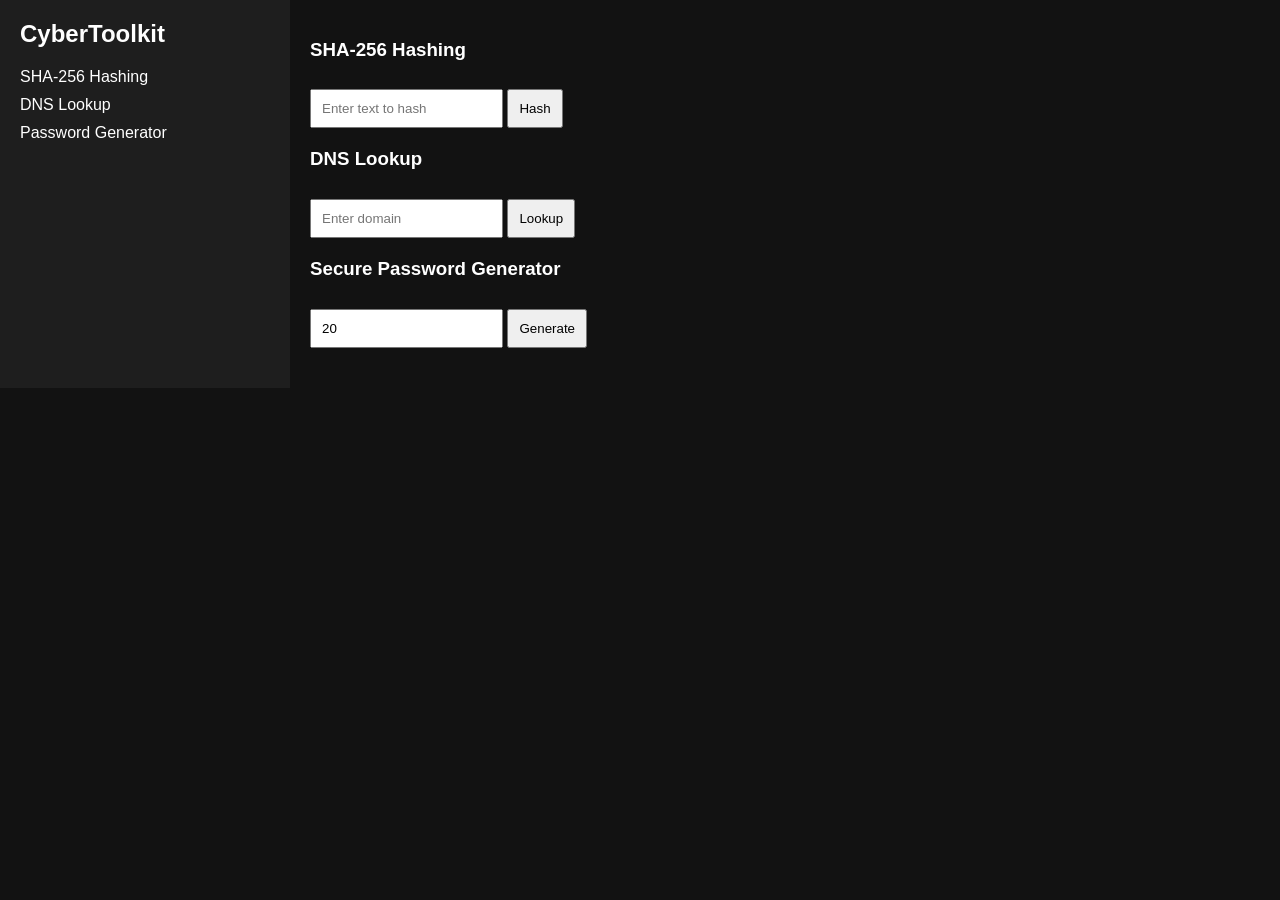
==== templates/index.html @ d5297964 "feat: initial CyberToolkit web dashboard" ====
<!DOCTYPE html>
<html lang="en">
<head>
    <meta charset="UTF-8">
    <meta name="viewport" content="width=device-width, initial-scale=1.0">
    <title>CyberToolkit Dashboard</title>
    <link rel="stylesheet" href="/static/style.css">
</head>
<body>
    <div class="container">
        <div class="sidebar">
            <h2>CyberToolkit</h2>
            <ul>
                <li><a href="#sha256">SHA-256 Hashing</a></li>
                <li><a href="#dns">DNS Lookup</a></li>
                <li><a href="#password">Password Generator</a></li>
            </ul>
        </div>
        <div class="main-content">
            <section id="sha256">
                <h3>SHA-256 Hashing</h3>
                <input type="text" id="sha256-input" placeholder="Enter text to hash">
                <button onclick="hashText()">Hash</button>
                <div id="sha256-result"></div>
            </section>
            <section id="dns">
                <h3>DNS Lookup</h3>
                <input type="text" id="dns-input" placeholder="Enter domain">
                <button onclick="lookupDNS()">Lookup</button>
                <div id="dns-result"></div>
            </section>
            <section id="password">
                <h3>Secure Password Generator</h3>
                <input type="number" id="password-length" placeholder="Length" value="20">
                <button onclick="generatePassword()">Generate</button>
                <div id="password-result"></div>
            </section>
        </div>
    </div>
    <script src="/static/app.js"></script>
</body>
</html>
---- static/style.css ----
body {
    font-family: Arial, sans-serif;
    background-color: #121212;
    color: #ffffff;
    margin: 0;
    padding: 0;
}

.container {
    display: flex;
}

.sidebar {
    width: 250px;
    background-color: #1e1e1e;
    padding: 20px;
}

.sidebar h2 {
    margin-top: 0;
}

.sidebar ul {
    list-style-type: none;
    padding: 0;
}

.sidebar ul li {
    margin: 10px 0;
}

.sidebar ul li a {
    color: #ffffff;
    text-decoration: none;
}

.main-content {
    flex-grow: 1;
    padding: 20px;
}

section {
    margin-bottom: 20px;
}

input, button {
    padding: 10px;
    margin-top: 10px;
}

#sha256-result, #dns-result, #password-result {
    margin-top: 10px;
    color: #ff5733;
}
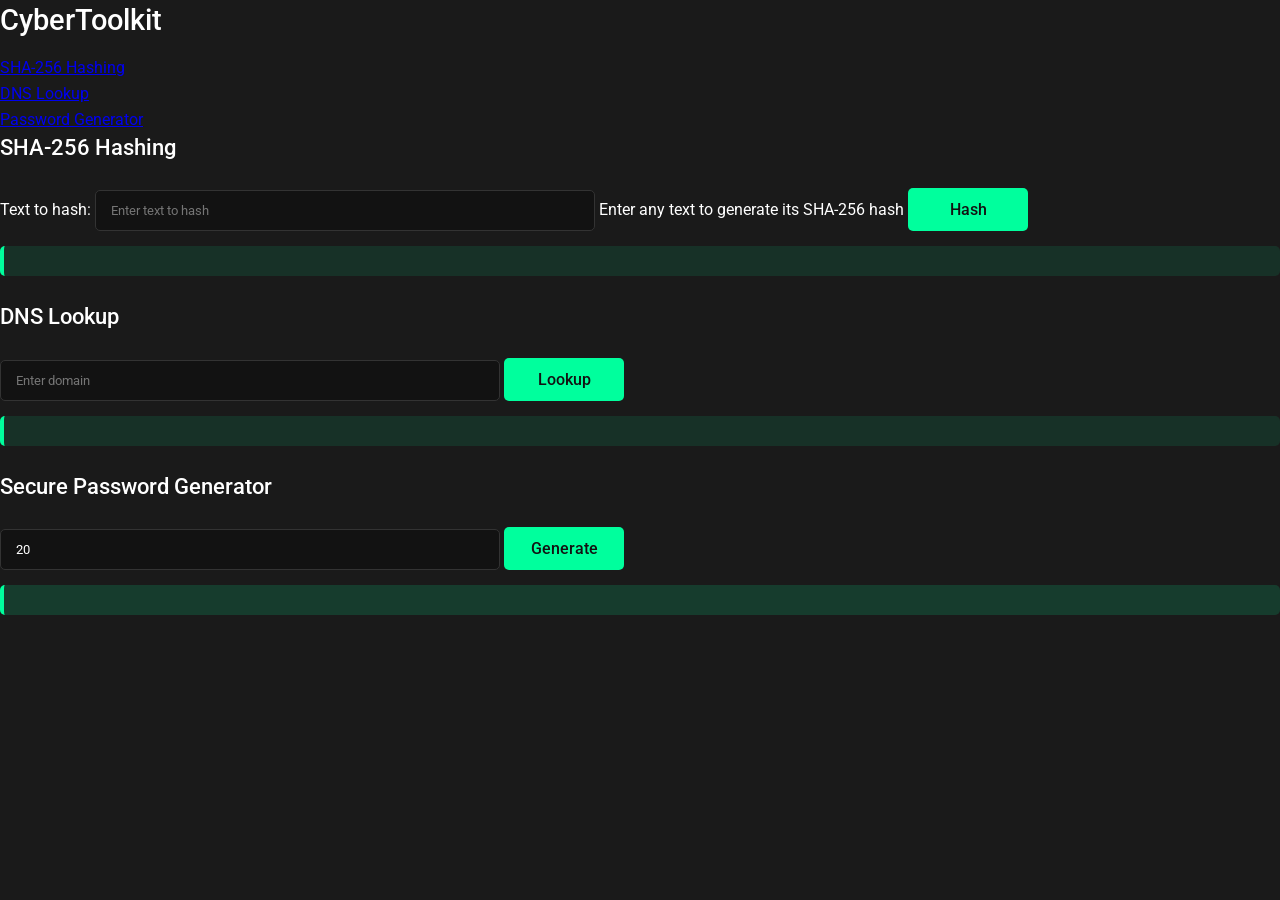
==== commit 367adcff: "Fix password generation and improve SHA-256 accessibility" ====
--- a/templates/index.html
+++ b/templates/index.html
@@ -19,8 +19,10 @@
         <div class="main-content">
             <section id="sha256">
                 <h3>SHA-256 Hashing</h3>
-                <input type="text" id="sha256-input" placeholder="Enter text to hash">
-                <button onclick="hashText()">Hash</button>
+                <label for="sha256-input">Text to hash:</label>
+                <input type="text" id="sha256-input" placeholder="Enter text to hash" aria-label="Enter text to hash">
+                <span class="helper-text">Enter any text to generate its SHA-256 hash</span>
+                <button onclick="hashText()" id="hash-button">Hash</button>
                 <div id="sha256-result"></div>
             </section>
             <section id="dns">
@@ -39,4 +41,4 @@
     </div>
     <script src="/static/app.js"></script>
 </body>
-</html>+</html>
--- a/static/style.css
+++ b/static/style.css
@@ -1,54 +1,437 @@
-body {
-    font-family: Arial, sans-serif;
-    background-color: #121212;
-    color: #ffffff;
+@import url('https://fonts.googleapis.com/css2?family=Roboto:wght@300;400;500;700&display=swap');
+
+:root {
+    --dark-bg: #1a1a1a;
+    --darker-bg: #121212;
+    --card-bg: #252525;
+    --accent-color: #00ff9d;
+    --text-primary: #ffffff;
+    --text-secondary: #b0b0b0;
+    --border-color: #333333;
+    --shadow: 0 4px 6px rgba(0, 0, 0, 0.3);
+    --transition: all 0.3s ease;
+}
+
+* {
     margin: 0;
     padding: 0;
-}
-
-.container {
+    box-sizing: border-box;
+}
+
+body {
+    font-family: 'Roboto', Arial, sans-serif;
+    background-color: var(--dark-bg);
+    color: var(--text-primary);
+    line-height: 1.6;
+    min-height: 100vh;
     display: flex;
-}
-
-.sidebar {
+    flex-direction: column;
+}
+
+/* Updated Dashboard Header */
+.dashboard-header {
+    background-color: var(--dark-bg);
+    color: var(--text-primary);
+    height: 60px;
+    padding: 0 20px;
+    display: flex;
+    align-items: center;
+    justify-content: space-between;
+    border-bottom: 1px solid var(--border-color);
+    position: fixed;
+    top: 0;
+    width: 100%;
+    z-index: 1000;
+    box-shadow: 0 2px 10px rgba(0, 0, 0, 0.3);
+}
+
+.dashboard-header h1 {
+    font-size: 1.5rem;
+    margin: 0;
+    font-weight: 500;
+}
+
+/* Updated Dashboard Sidebar */
+.dashboard-sidebar {
     width: 250px;
-    background-color: #1e1e1e;
-    padding: 20px;
-}
-
-.sidebar h2 {
-    margin-top: 0;
-}
-
-.sidebar ul {
+    background-color: var(--darker-bg);
+    padding: 25px 20px;
+    height: 100vh;
+    position: fixed;
+    top: 60px;
+    left: 0;
+    box-shadow: 2px 0 10px rgba(0, 0, 0, 0.5);
+    z-index: 90;
+    transition: var(--transition);
+    border-right: 1px solid var(--border-color);
+}
+
+.dashboard-sidebar h2 {
+    color: var(--accent-color);
+    margin-bottom: 25px;
+    text-align: center;
+    font-weight: 500;
+    font-size: 1.5rem;
+    border-bottom: 1px solid var(--border-color);
+    padding-bottom: 15px;
+}
+
+.dashboard-sidebar ul {
     list-style-type: none;
     padding: 0;
 }
 
-.sidebar ul li {
-    margin: 10px 0;
-}
-
-.sidebar ul li a {
-    color: #ffffff;
+.dashboard-sidebar ul li {
+    margin: 15px 0;
+}
+
+.dashboard-sidebar ul li a {
+    color: var(--text-primary);
     text-decoration: none;
-}
-
-.main-content {
+    display: block;
+    padding: 12px 15px;
+    border-radius: 5px;
+    transition: var(--transition);
+    font-weight: 400;
+    font-size: 1rem;
+    border-left: 3px solid transparent;
+}
+
+.dashboard-sidebar ul li a:hover,
+.dashboard-sidebar ul li a.active {
+    background-color: var(--card-bg);
+    color: var(--accent-color);
+    border-left: 3px solid var(--accent-color);
+    transform: translateX(5px);
+}
+
+/* Main Content Area */
+.dashboard-main {
     flex-grow: 1;
+    padding: 30px 30px 30px 270px;
+    margin-top: 60px;
+    transition: var(--transition);
+}
+
+.card {
+    background-color: var(--card-bg);
+    border-radius: 10px;
+    padding: 25px;
+    margin-bottom: 25px;
+    box-shadow: var(--shadow);
+    transition: var(--transition);
+}
+
+.card:hover {
+    transform: translateY(-5px);
+    box-shadow: 0 6px 12px rgba(0, 0, 0, 0.4);
+}
+
+.card h3 {
+    color: var(--accent-color);
+    margin-bottom: 20px;
+    font-weight: 500;
+    font-size: 1.4rem;
+}
+
+section {
+    margin-bottom: 25px;
+}
+
+input, button, select {
+    padding: 12px 15px;
+    margin-top: 10px;
+    border-radius: 5px;
+    border: 1px solid var(--border-color);
+    background-color: var(--darker-bg);
+    color: var(--text-primary);
+    font-family: 'Roboto', sans-serif;
+    width: 100%;
+    max-width: 500px;
+    transition: var(--transition);
+}
+
+input:focus, select:focus {
+    outline: none;
+    border-color: var(--accent-color);
+    box-shadow: 0 0 0 2px rgba(0, 255, 157, 0.2);
+}
+
+button {
+    background-color: var(--accent-color);
+    color: var(--darker-bg);
+    font-weight: 500;
+    cursor: pointer;
+    border: none;
+    transition: var(--transition);
+    font-size: 1rem;
+    display: inline-block;
+    text-align: center;
+    width: auto;
+    min-width: 120px;
+}
+
+button:hover {
+    background-color: #00cc7a;
+    transform: translateY(-2px);
+    box-shadow: 0 4px 8px rgba(0, 255, 157, 0.3);
+}
+
+#sha256-result, #dns-result, #password-result {
+    margin-top: 15px;
+    padding: 15px;
+    background-color: rgba(0, 255, 157, 0.1);
+    border-radius: 5px;
+    border-left: 4px solid var(--accent-color);
+    color: var(--accent-color);
+    font-family: monospace;
+    word-break: break-all;
+}
+
+#password-result {
+    background-color: rgba(0, 255, 157, 0.15);
+}
+
+/* Responsive Design */
+@media (max-width: 768px) {
+    .container {
+        flex-direction: column;
+    }
+    
+    .dashboard-sidebar {
+        width: 100%;
+        height: auto;
+        position: relative;
+        padding: 15px;
+        margin-bottom: 20px;
+        top: 0;
+    }
+    
+    .dashboard-main {
+        margin-left: 0;
+        padding: 20px 15px;
+        padding-top: 90px;
+    }
+    
+    .dashboard-sidebar ul li a {
+        padding: 10px 12px;
+        font-size: 0.9rem;
+    }
+    
+    .card {
+        padding: 20px;
+        margin-bottom: 20px;
+    }
+    
+    input, button, select {
+        padding: 10px 12px;
+        max-width: 100%;
+    }
+}
+
+@media (max-width: 480px) {
+    .dashboard-main {
+        padding: 15px 10px;
+        padding-top: 90px;
+    }
+    
+    .card {
+        padding: 15px;
+        margin-bottom: 15px;
+    }
+    
+    .dashboard-sidebar h2 {
+        font-size: 1.3rem;
+        margin-bottom: 20px;
+    }
+    
+    .dashboard-sidebar ul li {
+        margin: 10px 0;
+    }
+}
+
+/* Typography */
+
+h1, h2, h3, h4, h5, h6 {
+    font-weight: 500;
+    line-height: 1.4;
+    margin-bottom: 15px;
+}
+
+h1 {
+    font-size: 2.2rem;
+    color: var(--accent-color);
+}
+
+h2 {
+    font-size: 1.8rem;
+}
+
+h3 {
+    font-size: 1.4rem;
+}
+
+p {
+    margin-bottom: 15px;
+    color: var(--text-secondary);
+}
+
+/* Navigation */
+
+.navbar {
+    background-color: var(--darker-bg);
+    padding: 15px 20px;
+    display: flex;
+    justify-content: space-between;
+    align-items: center;
+    border-bottom: 1px solid var(--border-color);
+    position: fixed;
+    top: 0;
+    width: 100%;
+    z-index: 1000;
+    box-shadow: 0 2px 10px rgba(0, 0, 0, 0.3);
+}
+
+.navbar h1 {
+    margin: 0;
+    font-size: 1.5rem;
+}
+
+.hamburger {
+    display: none;
+    background: none;
+    border: none;
+    color: var(--text-primary);
+    font-size: 1.5rem;
+    cursor: pointer;
+}
+
+/* Footer */
+
+footer {
+    background-color: var(--darker-bg);
     padding: 20px;
-}
-
-section {
+    text-align: center;
+    color: var(--text-secondary);
+    font-size: 0.9rem;
+    border-top: 1px solid var(--border-color);
+    margin-top: auto;
+}
+
+/* Animation */
+@keyframes fadeIn {
+    from { opacity: 0; transform: translateY(20px); }
+    to { opacity: 1; transform: translateY(0); }
+}
+
+.card {
+    animation: fadeIn 0.5s ease-out;
+}
+
+/* Utility Classes */
+.text-center {
+    text-align: center;
+}
+
+.mt-1 {
+    margin-top: 10px;
+}
+
+.mt-2 {
+    margin-top: 20px;
+}
+
+.mb-1 {
+    margin-bottom: 10px;
+}
+
+.mb-2 {
     margin-bottom: 20px;
 }
 
-input, button {
+.p-1 {
     padding: 10px;
-    margin-top: 10px;
-}
-
-#sha256-result, #dns-result, #password-result {
-    margin-top: 10px;
-    color: #ff5733;
-}+}
+
+.p-2 {
+    padding: 20px;
+}
+
+.text-accent {
+    color: var(--accent-color);
+}
+
+.text-secondary {
+    color: var(--text-secondary);
+}
+
+/* Input Group */
+.input-group {
+    display: flex;
+    flex-direction: column;
+    margin-bottom: 15px;
+}
+
+.input-group label {
+    margin-bottom: 8px;
+    font-weight: 500;
+    color: var(--text-primary);
+}
+
+/* Button Group */
+.btn-group {
+    display: flex;
+    gap: 10px;
+    margin-top: 15px;
+    flex-wrap: wrap;
+}
+
+/* Form Styles */
+form {
+    margin-top: 15px;
+}
+
+/* Responsive Button Group */
+@media (max-width: 480px) {
+    .btn-group {
+        flex-direction: column;
+    }
+    
+    .btn-group button {
+        width: 100%;
+    }
+}
+
+/* Responsive Card Grid */
+.card-grid {
+    display: grid;
+    grid-template-columns: repeat(auto-fit, minmax(300px, 1fr));
+    gap: 25px;
+    margin-top: 20px;
+}
+
+@media (max-width: 768px) {
+    .card-grid {
+        grid-template-columns: 1fr;
+        gap: 20px;
+    }
+}
+
+/* Responsive Input Width */
+@media (max-width: 768px) {
+    input, select {
+        max-width: 100%;
+    }
+}
+
+/* Responsive Spacing */
+@media (max-width: 480px) {
+    .card {
+        padding: 15px;
+        margin-bottom: 15px;
+    }
+    
+    .dashboard-main {
+        padding: 15px 10px;
+    }
+}
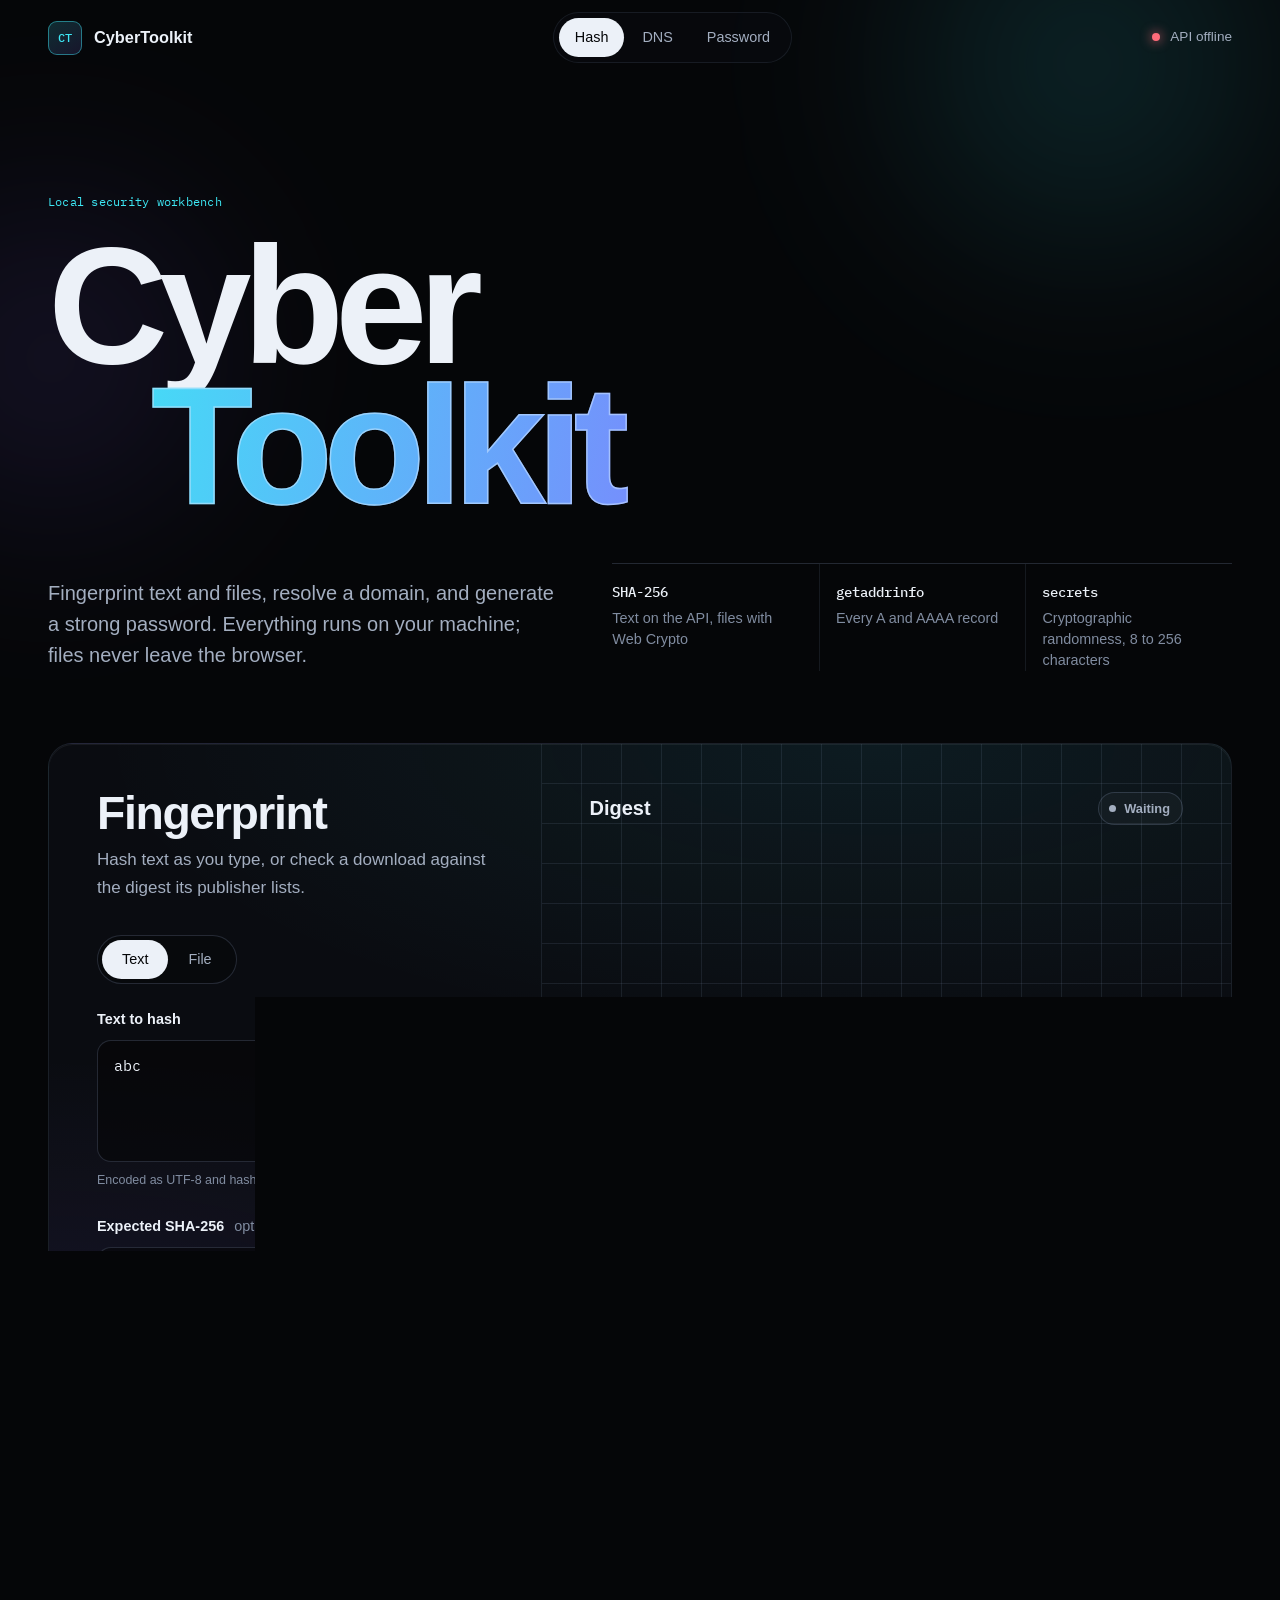
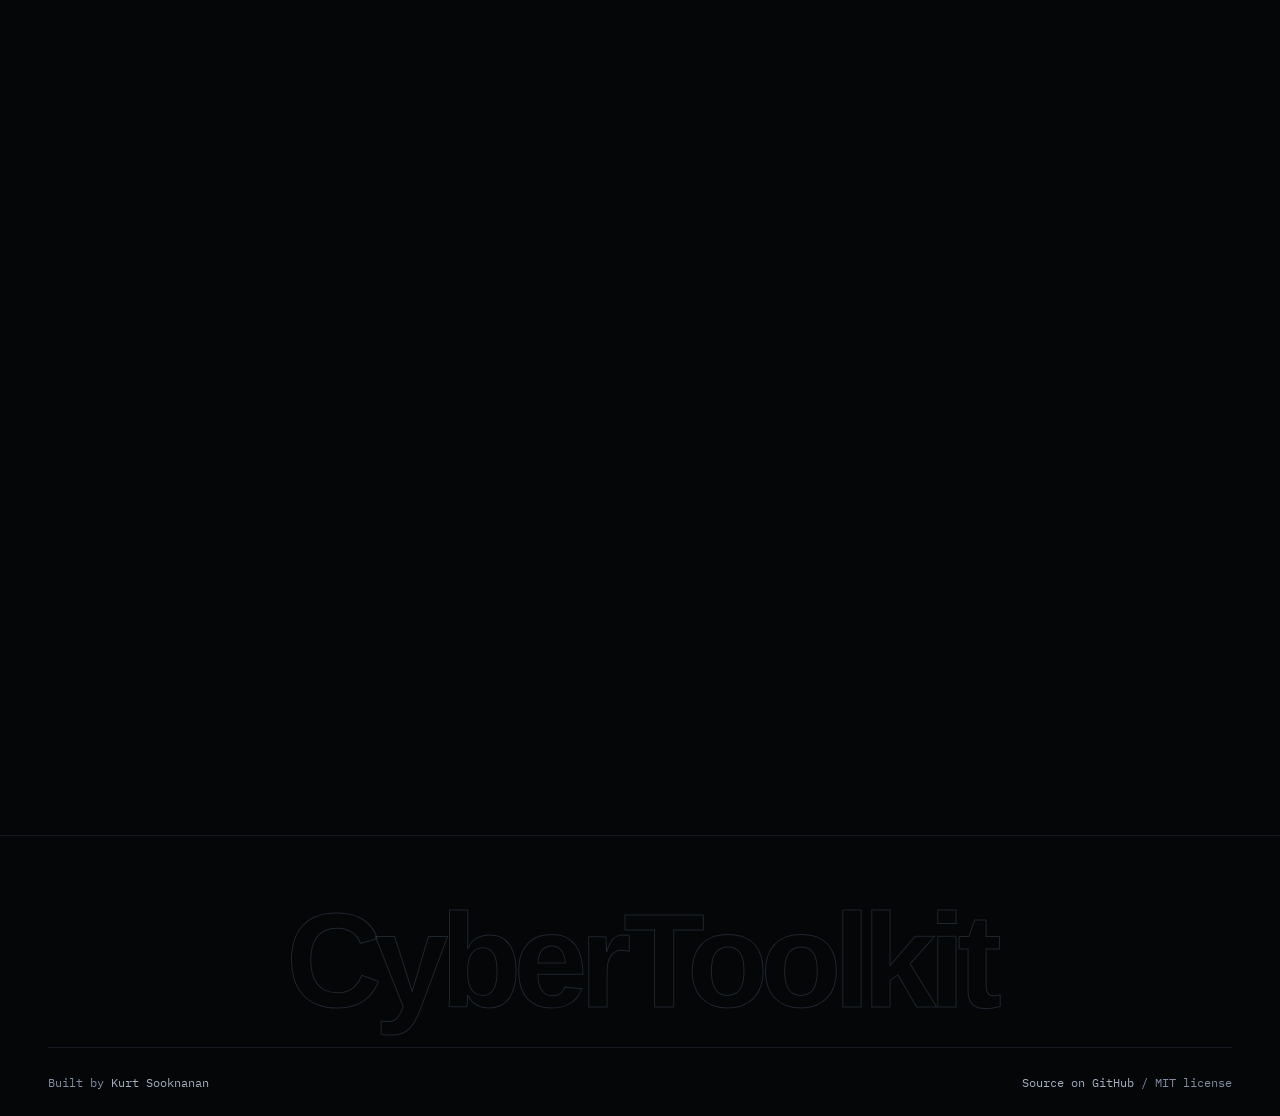
==== commit df5a0a9b: "Redesign the web dashboard to match the portfolio and harden the API - Rebuild the dashboard on the " ====
--- a/templates/index.html
+++ b/templates/index.html
@@ -1,44 +1,176 @@
 <!DOCTYPE html>
-<html lang="en">
+<html lang="en" class="no-js">
 <head>
-    <meta charset="UTF-8">
-    <meta name="viewport" content="width=device-width, initial-scale=1.0">
-    <title>CyberToolkit Dashboard</title>
-    <link rel="stylesheet" href="/static/style.css">
+<meta charset="UTF-8">
+<meta name="viewport" content="width=device-width, initial-scale=1.0">
+<meta name="robots" content="noindex, nofollow">
+<meta name="theme-color" content="#050608">
+<meta name="description" content="CyberToolkit: a local security workbench for SHA-256 hashing, DNS lookups and password generation.">
+<title>CyberToolkit | Kurt Sooknanan</title>
+<link rel="icon" href="/static/favicon.svg" type="image/svg+xml">
+<link rel="preload" href="/static/fonts/archivo-wdth.woff2" as="font" type="font/woff2" crossorigin>
+<link rel="stylesheet" href="/static/style.css">
+<script src="/static/app.js" defer></script>
 </head>
 <body>
-    <div class="container">
-        <div class="sidebar">
-            <h2>CyberToolkit</h2>
-            <ul>
-                <li><a href="#sha256">SHA-256 Hashing</a></li>
-                <li><a href="#dns">DNS Lookup</a></li>
-                <li><a href="#password">Password Generator</a></li>
-            </ul>
+<a href="#main" class="skip-link">Skip to tools</a>
+
+<header class="site-header" id="siteHeader">
+  <div class="nav-wrap">
+    <a href="/" class="brand" aria-label="CyberToolkit home">
+      <span class="brand-mark" aria-hidden="true">CT</span>
+      <span class="brand-name">CyberToolkit</span>
+    </a>
+    <nav aria-label="Tools">
+      <ul class="nav-links">
+        <li><a href="#hash">Hash</a></li>
+        <li><a href="#dns">DNS</a></li>
+        <li><a href="#password">Password</a></li>
+      </ul>
+    </nav>
+    <p class="nav-status" id="apiStatus" role="status"><span class="pulse-dot" aria-hidden="true"></span><span class="nav-status-text">Checking API</span></p>
+  </div>
+</header>
+
+<main id="main">
+  <div class="ambient" aria-hidden="true"></div>
+
+  <section class="hero wrap" aria-labelledby="heroTitle">
+    <p class="kicker">Local security workbench</p>
+    <h1 id="heroTitle"><span class="line">Cyber</span><span class="line">Toolkit</span></h1>
+    <div class="hero-foot">
+      <p class="lede">Fingerprint text and files, resolve a domain, and generate a strong password. Everything runs on your machine; files never leave the browser.</p>
+      <ul class="hero-facts" aria-label="Toolkit facts">
+        <li><b>SHA-256</b><span>Text on the API, files with Web Crypto</span></li>
+        <li><b>getaddrinfo</b><span>Every A and AAAA record</span></li>
+        <li><b>secrets</b><span>Cryptographic randomness, 8 to 256 characters</span></li>
+      </ul>
+    </div>
+  </section>
+
+  <!-- Hash workbench -->
+  <section class="tool wrap" id="hash" aria-labelledby="hashTitle">
+    <div class="frame bench">
+      <div class="bench-input">
+        <div class="tool-head">
+          <h2 id="hashTitle">Fingerprint</h2>
+          <p>Hash text as you type, or check a download against the digest its publisher lists.</p>
         </div>
-        <div class="main-content">
-            <section id="sha256">
-                <h3>SHA-256 Hashing</h3>
-                <label for="sha256-input">Text to hash:</label>
-                <input type="text" id="sha256-input" placeholder="Enter text to hash" aria-label="Enter text to hash">
-                <span class="helper-text">Enter any text to generate its SHA-256 hash</span>
-                <button onclick="hashText()" id="hash-button">Hash</button>
-                <div id="sha256-result"></div>
-            </section>
-            <section id="dns">
-                <h3>DNS Lookup</h3>
-                <input type="text" id="dns-input" placeholder="Enter domain">
-                <button onclick="lookupDNS()">Lookup</button>
-                <div id="dns-result"></div>
-            </section>
-            <section id="password">
-                <h3>Secure Password Generator</h3>
-                <input type="number" id="password-length" placeholder="Length" value="20">
-                <button onclick="generatePassword()">Generate</button>
-                <div id="password-result"></div>
-            </section>
+
+        <div class="segmented" role="tablist" aria-label="Input type">
+          <button type="button" role="tab" id="tabText" aria-controls="paneText" aria-selected="true">Text</button>
+          <button type="button" role="tab" id="tabFile" aria-controls="paneFile" aria-selected="false" tabindex="-1">File</button>
         </div>
+
+        <div class="pane" id="paneText" role="tabpanel" aria-labelledby="tabText">
+          <label for="hashText">Text to hash</label>
+          <textarea id="hashText" rows="4" spellcheck="false" autocomplete="off" placeholder="Paste or type anything">abc</textarea>
+          <p class="hint" id="hashTextHint">Encoded as UTF-8 and hashed by the server.</p>
+        </div>
+
+        <div class="pane" id="paneFile" role="tabpanel" aria-labelledby="tabFile" hidden>
+          <label class="drop" for="hashFile" id="dropZone">
+            <svg viewBox="0 0 24 24" fill="none" stroke="currentColor" stroke-width="1.6" aria-hidden="true"><path d="M12 16V4M7 9l5-5 5 5M5 20h14"/></svg>
+            <span class="drop-title" id="dropTitle">Drop a file or choose one</span>
+            <span class="hint">Up to 256 MB. Hashed in this browser, never uploaded.</span>
+            <input type="file" id="hashFile" class="sr-only">
+          </label>
+        </div>
+
+        <label for="expected">Expected SHA-256 <span class="opt">optional</span></label>
+        <input id="expected" type="text" inputmode="text" spellcheck="false" autocomplete="off" autocapitalize="none" placeholder="Paste a 64-character digest to compare">
+      </div>
+
+      <div class="bench-output" aria-labelledby="readoutTitle">
+        <div class="readout-head">
+          <h3 id="readoutTitle">Digest</h3>
+          <span class="state state--muted" id="verdict">Waiting</span>
+        </div>
+        <div class="signature" id="signature" aria-hidden="true"></div>
+        <output class="digest" id="digest" for="hashText hashFile" aria-live="polite"></output>
+        <div class="readout-foot">
+          <p class="meta" id="digestMeta">Type above to see the digest.</p>
+          <button type="button" class="btn btn--ghost btn--sm" id="copyDigest" disabled>Copy digest</button>
+        </div>
+      </div>
     </div>
-    <script src="/static/app.js"></script>
+  </section>
+
+  <div class="wrap pair">
+    <!-- DNS -->
+    <section class="tool frame card" id="dns" aria-labelledby="dnsTitle">
+      <div class="tool-head">
+        <h2 id="dnsTitle">DNS lookup</h2>
+        <p>List every address your system resolver returns for a domain.</p>
+      </div>
+      <form class="inline-form" id="dnsForm" novalidate>
+        <label for="dnsInput" class="sr-only">Domain</label>
+        <input id="dnsInput" type="text" inputmode="url" spellcheck="false" autocomplete="off" autocapitalize="none" placeholder="example.com" required>
+        <button type="submit" class="btn btn--primary" id="dnsButton">Look up</button>
+      </form>
+      <div class="result" id="dnsResult" aria-live="polite">
+        <p class="empty">Try <button type="button" class="text-link" data-domain="umb.edu">umb.edu</button> or <button type="button" class="text-link" data-domain="github.com">github.com</button>.</p>
+      </div>
+    </section>
+
+    <!-- Password -->
+    <section class="tool frame card" id="password" aria-labelledby="pwTitle">
+      <div class="tool-head">
+        <h2 id="pwTitle">Password</h2>
+        <p>Letters, digits and shell-safe symbols, with at least one of each.</p>
+      </div>
+      <div class="pw-box">
+        <output class="pw" id="pwOutput" aria-live="polite" aria-label="Generated password"></output>
+        <div class="pw-actions">
+          <button type="button" class="icon-btn" id="pwReveal" aria-pressed="true" aria-label="Hide password">
+            <svg viewBox="0 0 24 24" fill="none" stroke="currentColor" stroke-width="1.6" aria-hidden="true"><path d="M2 12s3.6-7 10-7 10 7 10 7-3.6 7-10 7S2 12 2 12z"/><circle cx="12" cy="12" r="3"/></svg>
+          </button>
+          <button type="button" class="icon-btn" id="pwCopy" aria-label="Copy password">
+            <svg viewBox="0 0 24 24" fill="none" stroke="currentColor" stroke-width="1.6" aria-hidden="true"><rect x="9" y="9" width="11" height="11" rx="2"/><path d="M5 15V5a2 2 0 0 1 2-2h8"/></svg>
+          </button>
+        </div>
+      </div>
+      <div class="strength" aria-hidden="true"><i id="strengthBar"></i></div>
+      <p class="meta" id="pwMeta">Generating.</p>
+      <div class="slider-row">
+        <label for="pwLength">Length</label>
+        <input type="range" id="pwLength" min="8" max="64" value="20">
+        <input type="number" id="pwLengthNum" min="8" max="256" value="20" aria-label="Length in characters">
+      </div>
+      <button type="button" class="btn btn--violet" id="pwGenerate">Generate password</button>
+    </section>
+  </div>
+
+  <section class="wrap cli" aria-labelledby="cliTitle">
+    <div class="cli-copy">
+      <h2 id="cliTitle">Need the network tools?</h2>
+      <p>The port scanner and banner grabber stay in the command line, where they only run when you launch them. Use them on systems you own or have written permission to test.</p>
+    </div>
+    <div class="frame term-frame">
+      <div class="term-bar"><i></i><i></i><i></i><span>terminal</span></div>
+      <pre class="term"><span class="p">$</span> <span class="o">python cybertoolkit.py</span>
+
+<span class="o">CyberToolkit</span>
+<span class="c">---------------------</span>
+<span class="c">1. Port Scanner</span>
+<span class="c">2. SHA-256 File Hash</span>
+<span class="c">3. Password Generator</span>
+<span class="c">4. DNS Lookup</span>
+<span class="c">5. Banner Grabber</span>
+<span class="c">6. Quit</span></pre>
+    </div>
+  </section>
+</main>
+
+<footer class="site-footer">
+  <div class="wrap">
+    <p class="footer-mark" aria-hidden="true">CyberToolkit</p>
+    <div class="footer-bottom">
+      <p>Built by <a href="https://kurt-sudo420.github.io/portfolio/">Kurt Sooknanan</a></p>
+      <p><a href="https://github.com/kurt-sudo420/CyberToolkit">Source on GitHub</a> / MIT license</p>
+    </div>
+  </div>
+</footer>
+<div class="toast" id="toast" role="status" aria-live="polite"></div>
 </body>
 </html>
--- a/static/style.css
+++ b/static/style.css
@@ -1,437 +1,418 @@
-@import url('https://fonts.googleapis.com/css2?family=Roboto:wght@300;400;500;700&display=swap');
-
+/* =========================================================
+   CYBERTOOLKIT WEB
+   Shares the design system of kurt-sudo420.github.io/portfolio:
+   obsidian surfaces lit by electric cyan and ultraviolet,
+   expanded Archivo display type, IBM Plex for everything else.
+   Fonts are self-hosted so the page works offline and the
+   content security policy can stay at 'self'.
+   ========================================================= */
+
+@font-face { font-family: "Archivo"; src: url("fonts/archivo-wdth.woff2") format("woff2-variations"); font-weight: 100 900; font-stretch: 62% 125%; font-display: swap; }
+@font-face { font-family: "IBM Plex Sans"; src: url("fonts/plex-sans-400.woff2") format("woff2"); font-weight: 400; font-display: swap; }
+@font-face { font-family: "IBM Plex Sans"; src: url("fonts/plex-sans-500.woff2") format("woff2"); font-weight: 500; font-display: swap; }
+@font-face { font-family: "IBM Plex Sans"; src: url("fonts/plex-sans-600.woff2") format("woff2"); font-weight: 600; font-display: swap; }
+@font-face { font-family: "IBM Plex Mono"; src: url("fonts/plex-mono-400.woff2") format("woff2"); font-weight: 400; font-display: swap; }
+@font-face { font-family: "IBM Plex Mono"; src: url("fonts/plex-mono-500.woff2") format("woff2"); font-weight: 500; font-display: swap; }
+
+/* 1. Tokens ------------------------------------------------ */
 :root {
-    --dark-bg: #1a1a1a;
-    --darker-bg: #121212;
-    --card-bg: #252525;
-    --accent-color: #00ff9d;
-    --text-primary: #ffffff;
-    --text-secondary: #b0b0b0;
-    --border-color: #333333;
-    --shadow: 0 4px 6px rgba(0, 0, 0, 0.3);
-    --transition: all 0.3s ease;
-}
-
-* {
-    margin: 0;
-    padding: 0;
-    box-sizing: border-box;
-}
-
+  --void: #050608;
+  --obsidian: #0A0C11;
+  --charcoal: #11141C;
+  --panel: #151925;
+  --panel-2: #1B2030;
+  --line: rgba(170, 196, 235, 0.10);
+  --line-2: rgba(170, 196, 235, 0.18);
+  --line-3: rgba(170, 196, 235, 0.30);
+
+  --text: #ECF1F8;
+  --muted: #A3AEC0;
+  --faint: #808CA0;
+
+  --cyan: #3DE8F5;
+  --violet: #8B6CFF;
+  --ice: #CFE8FF;
+  --amber: #F2B45A;
+  --danger: #FF6B7A;
+
+  --font-display: "Archivo", "Arial Black", "Helvetica Neue", sans-serif;
+  --font-body: "IBM Plex Sans", -apple-system, "Segoe UI", Roboto, sans-serif;
+  --font-mono: "IBM Plex Mono", ui-monospace, "SFMono-Regular", Consolas, monospace;
+
+  --t-xs: 0.78rem;
+  --t-sm: 0.9rem;
+  --t-base: 1.0625rem;
+  --t-md: 1.25rem;
+  --t-xl: clamp(1.9rem, 1.4rem + 2vw, 2.9rem);
+  --t-mega: clamp(3.4rem, 0.4rem + 12.5vw, 12rem);
+
+  --s-1: 4px; --s-2: 8px; --s-3: 12px; --s-4: 16px; --s-5: 24px;
+  --s-6: 32px; --s-7: 48px; --s-8: 72px; --s-9: 112px;
+
+  --r-sm: 6px;
+  --r-md: 14px;
+  --r-lg: 24px;
+
+  --wrap: 1320px;
+  --gutter: clamp(16px, 4vw, 48px);
+  --nav-h: 76px;
+  --ease: cubic-bezier(0.22, 1, 0.36, 1);
+  --dur: 260ms;
+}
+
+/* 2. Base -------------------------------------------------- */
+*, *::before, *::after { box-sizing: border-box; }
+* { margin: 0; padding: 0; }
+html {
+  -webkit-text-size-adjust: 100%;
+  scroll-behavior: smooth;
+  scroll-padding-top: calc(var(--nav-h) + 16px);
+  background: var(--void);
+  color-scheme: dark;
+}
 body {
-    font-family: 'Roboto', Arial, sans-serif;
-    background-color: var(--dark-bg);
-    color: var(--text-primary);
-    line-height: 1.6;
-    min-height: 100vh;
-    display: flex;
-    flex-direction: column;
-}
-
-/* Updated Dashboard Header */
-.dashboard-header {
-    background-color: var(--dark-bg);
-    color: var(--text-primary);
-    height: 60px;
-    padding: 0 20px;
-    display: flex;
-    align-items: center;
-    justify-content: space-between;
-    border-bottom: 1px solid var(--border-color);
-    position: fixed;
-    top: 0;
-    width: 100%;
-    z-index: 1000;
-    box-shadow: 0 2px 10px rgba(0, 0, 0, 0.3);
-}
-
-.dashboard-header h1 {
-    font-size: 1.5rem;
-    margin: 0;
-    font-weight: 500;
-}
-
-/* Updated Dashboard Sidebar */
-.dashboard-sidebar {
-    width: 250px;
-    background-color: var(--darker-bg);
-    padding: 25px 20px;
-    height: 100vh;
-    position: fixed;
-    top: 60px;
-    left: 0;
-    box-shadow: 2px 0 10px rgba(0, 0, 0, 0.5);
-    z-index: 90;
-    transition: var(--transition);
-    border-right: 1px solid var(--border-color);
-}
-
-.dashboard-sidebar h2 {
-    color: var(--accent-color);
-    margin-bottom: 25px;
-    text-align: center;
-    font-weight: 500;
-    font-size: 1.5rem;
-    border-bottom: 1px solid var(--border-color);
-    padding-bottom: 15px;
-}
-
-.dashboard-sidebar ul {
-    list-style-type: none;
-    padding: 0;
-}
-
-.dashboard-sidebar ul li {
-    margin: 15px 0;
-}
-
-.dashboard-sidebar ul li a {
-    color: var(--text-primary);
-    text-decoration: none;
-    display: block;
-    padding: 12px 15px;
-    border-radius: 5px;
-    transition: var(--transition);
-    font-weight: 400;
-    font-size: 1rem;
-    border-left: 3px solid transparent;
-}
-
-.dashboard-sidebar ul li a:hover,
-.dashboard-sidebar ul li a.active {
-    background-color: var(--card-bg);
-    color: var(--accent-color);
-    border-left: 3px solid var(--accent-color);
-    transform: translateX(5px);
-}
-
-/* Main Content Area */
-.dashboard-main {
-    flex-grow: 1;
-    padding: 30px 30px 30px 270px;
-    margin-top: 60px;
-    transition: var(--transition);
-}
-
-.card {
-    background-color: var(--card-bg);
-    border-radius: 10px;
-    padding: 25px;
-    margin-bottom: 25px;
-    box-shadow: var(--shadow);
-    transition: var(--transition);
-}
-
-.card:hover {
-    transform: translateY(-5px);
-    box-shadow: 0 6px 12px rgba(0, 0, 0, 0.4);
-}
-
-.card h3 {
-    color: var(--accent-color);
-    margin-bottom: 20px;
-    font-weight: 500;
-    font-size: 1.4rem;
-}
-
-section {
-    margin-bottom: 25px;
-}
-
-input, button, select {
-    padding: 12px 15px;
-    margin-top: 10px;
-    border-radius: 5px;
-    border: 1px solid var(--border-color);
-    background-color: var(--darker-bg);
-    color: var(--text-primary);
-    font-family: 'Roboto', sans-serif;
-    width: 100%;
-    max-width: 500px;
-    transition: var(--transition);
-}
-
-input:focus, select:focus {
-    outline: none;
-    border-color: var(--accent-color);
-    box-shadow: 0 0 0 2px rgba(0, 255, 157, 0.2);
-}
-
-button {
-    background-color: var(--accent-color);
-    color: var(--darker-bg);
-    font-weight: 500;
-    cursor: pointer;
-    border: none;
-    transition: var(--transition);
-    font-size: 1rem;
-    display: inline-block;
-    text-align: center;
-    width: auto;
-    min-width: 120px;
-}
-
-button:hover {
-    background-color: #00cc7a;
-    transform: translateY(-2px);
-    box-shadow: 0 4px 8px rgba(0, 255, 157, 0.3);
-}
-
-#sha256-result, #dns-result, #password-result {
-    margin-top: 15px;
-    padding: 15px;
-    background-color: rgba(0, 255, 157, 0.1);
-    border-radius: 5px;
-    border-left: 4px solid var(--accent-color);
-    color: var(--accent-color);
-    font-family: monospace;
-    word-break: break-all;
-}
-
-#password-result {
-    background-color: rgba(0, 255, 157, 0.15);
-}
-
-/* Responsive Design */
-@media (max-width: 768px) {
-    .container {
-        flex-direction: column;
-    }
-    
-    .dashboard-sidebar {
-        width: 100%;
-        height: auto;
-        position: relative;
-        padding: 15px;
-        margin-bottom: 20px;
-        top: 0;
-    }
-    
-    .dashboard-main {
-        margin-left: 0;
-        padding: 20px 15px;
-        padding-top: 90px;
-    }
-    
-    .dashboard-sidebar ul li a {
-        padding: 10px 12px;
-        font-size: 0.9rem;
-    }
-    
-    .card {
-        padding: 20px;
-        margin-bottom: 20px;
-    }
-    
-    input, button, select {
-        padding: 10px 12px;
-        max-width: 100%;
-    }
-}
-
-@media (max-width: 480px) {
-    .dashboard-main {
-        padding: 15px 10px;
-        padding-top: 90px;
-    }
-    
-    .card {
-        padding: 15px;
-        margin-bottom: 15px;
-    }
-    
-    .dashboard-sidebar h2 {
-        font-size: 1.3rem;
-        margin-bottom: 20px;
-    }
-    
-    .dashboard-sidebar ul li {
-        margin: 10px 0;
-    }
-}
-
-/* Typography */
-
-h1, h2, h3, h4, h5, h6 {
-    font-weight: 500;
-    line-height: 1.4;
-    margin-bottom: 15px;
-}
-
-h1 {
-    font-size: 2.2rem;
-    color: var(--accent-color);
-}
-
-h2 {
-    font-size: 1.8rem;
-}
-
-h3 {
-    font-size: 1.4rem;
-}
-
-p {
-    margin-bottom: 15px;
-    color: var(--text-secondary);
-}
-
-/* Navigation */
-
-.navbar {
-    background-color: var(--darker-bg);
-    padding: 15px 20px;
-    display: flex;
-    justify-content: space-between;
-    align-items: center;
-    border-bottom: 1px solid var(--border-color);
-    position: fixed;
-    top: 0;
-    width: 100%;
-    z-index: 1000;
-    box-shadow: 0 2px 10px rgba(0, 0, 0, 0.3);
-}
-
-.navbar h1 {
-    margin: 0;
-    font-size: 1.5rem;
-}
-
-.hamburger {
-    display: none;
-    background: none;
-    border: none;
-    color: var(--text-primary);
-    font-size: 1.5rem;
-    cursor: pointer;
-}
-
-/* Footer */
-
-footer {
-    background-color: var(--darker-bg);
-    padding: 20px;
-    text-align: center;
-    color: var(--text-secondary);
-    font-size: 0.9rem;
-    border-top: 1px solid var(--border-color);
-    margin-top: auto;
-}
-
-/* Animation */
-@keyframes fadeIn {
-    from { opacity: 0; transform: translateY(20px); }
-    to { opacity: 1; transform: translateY(0); }
-}
-
-.card {
-    animation: fadeIn 0.5s ease-out;
-}
-
-/* Utility Classes */
-.text-center {
-    text-align: center;
-}
-
-.mt-1 {
-    margin-top: 10px;
-}
-
-.mt-2 {
-    margin-top: 20px;
-}
-
-.mb-1 {
-    margin-bottom: 10px;
-}
-
-.mb-2 {
-    margin-bottom: 20px;
-}
-
-.p-1 {
-    padding: 10px;
-}
-
-.p-2 {
-    padding: 20px;
-}
-
-.text-accent {
-    color: var(--accent-color);
-}
-
-.text-secondary {
-    color: var(--text-secondary);
-}
-
-/* Input Group */
-.input-group {
-    display: flex;
-    flex-direction: column;
-    margin-bottom: 15px;
-}
-
-.input-group label {
-    margin-bottom: 8px;
-    font-weight: 500;
-    color: var(--text-primary);
-}
-
-/* Button Group */
-.btn-group {
-    display: flex;
-    gap: 10px;
-    margin-top: 15px;
-    flex-wrap: wrap;
-}
-
-/* Form Styles */
-form {
-    margin-top: 15px;
-}
-
-/* Responsive Button Group */
-@media (max-width: 480px) {
-    .btn-group {
-        flex-direction: column;
-    }
-    
-    .btn-group button {
-        width: 100%;
-    }
-}
-
-/* Responsive Card Grid */
-.card-grid {
-    display: grid;
-    grid-template-columns: repeat(auto-fit, minmax(300px, 1fr));
-    gap: 25px;
-    margin-top: 20px;
-}
-
-@media (max-width: 768px) {
-    .card-grid {
-        grid-template-columns: 1fr;
-        gap: 20px;
-    }
-}
-
-/* Responsive Input Width */
-@media (max-width: 768px) {
-    input, select {
-        max-width: 100%;
-    }
-}
-
-/* Responsive Spacing */
-@media (max-width: 480px) {
-    .card {
-        padding: 15px;
-        margin-bottom: 15px;
-    }
-    
-    .dashboard-main {
-        padding: 15px 10px;
-    }
-}
+  font-family: var(--font-body);
+  font-size: var(--t-base);
+  line-height: 1.65;
+  color: var(--text);
+  background: var(--void);
+  -webkit-font-smoothing: antialiased;
+  -moz-osx-font-smoothing: grayscale;
+  overflow-x: clip;
+}
+svg { display: block; }
+a { color: inherit; text-decoration: none; }
+ul { list-style: none; }
+button, input, textarea { font: inherit; color: inherit; }
+button { cursor: pointer; background: none; border: 0; }
+::selection { background: rgba(61, 232, 245, 0.28); color: #fff; }
+:focus-visible { outline: 2px solid var(--cyan); outline-offset: 3px; border-radius: 4px; }
+[hidden] { display: none !important; }
+
+.skip-link {
+  position: absolute; left: 16px; top: -64px; z-index: 300;
+  background: var(--cyan); color: var(--void); font-weight: 600;
+  padding: 10px 16px; border-radius: var(--r-sm);
+  transition: top var(--dur) var(--ease);
+}
+.skip-link:focus { top: 14px; }
+.sr-only { position: absolute !important; width: 1px; height: 1px; overflow: hidden; clip: rect(0 0 0 0); white-space: nowrap; }
+
+h1, h2 {
+  font-family: var(--font-display);
+  font-stretch: 125%;
+  font-variation-settings: "wdth" 125;
+  font-weight: 800;
+  letter-spacing: -0.035em;
+  line-height: 0.92;
+}
+h2 { font-size: var(--t-xl); letter-spacing: -0.03em; }
+h3 { font-family: var(--font-display); font-stretch: 112%; font-variation-settings: "wdth" 112; font-weight: 700; font-size: var(--t-md); line-height: 1.2; }
+p { color: var(--muted); max-width: 62ch; }
+.lede { font-size: var(--t-md); line-height: 1.55; max-width: 46ch; }
+.kicker { font-family: var(--font-mono); font-size: var(--t-xs); color: var(--cyan); letter-spacing: 0.02em; }
+
+.wrap { width: 100%; max-width: var(--wrap); margin-inline: auto; padding-inline: var(--gutter); }
+main { position: relative; padding-top: var(--nav-h); }
+main > *:not(.ambient) { position: relative; z-index: 1; }
+
+.ambient { position: absolute; inset: 0 0 auto 0; height: 100vh; pointer-events: none; z-index: 0; overflow: hidden; }
+.ambient::before, .ambient::after { content: ""; position: absolute; border-radius: 50%; filter: blur(90px); opacity: 0.55; }
+.ambient::before { width: 46vw; height: 46vw; top: -18vw; right: -8vw; background: radial-gradient(circle, rgba(61, 232, 245, 0.32), transparent 65%); }
+.ambient::after { width: 40vw; height: 40vw; top: 8vw; left: -16vw; background: radial-gradient(circle, rgba(139, 108, 255, 0.30), transparent 65%); }
+
+/* 3. Buttons & states -------------------------------------- */
+.btn {
+  display: inline-flex; align-items: center; justify-content: center; gap: 10px;
+  min-height: 52px; padding: 0 26px; border-radius: 999px;
+  font-weight: 600; font-size: 0.97rem; white-space: nowrap;
+  border: 1px solid transparent;
+  transition: background var(--dur) var(--ease), border-color var(--dur) var(--ease), color var(--dur) var(--ease), box-shadow var(--dur) var(--ease), opacity var(--dur);
+}
+.btn:disabled { opacity: 0.45; cursor: not-allowed; }
+.btn--primary { background: var(--cyan); color: var(--void); }
+.btn--primary:not(:disabled):hover { background: #7DF1F9; box-shadow: 0 10px 40px -8px rgba(61, 232, 245, 0.6); }
+.btn--violet { background: var(--violet); color: #fff; }
+.btn--violet:not(:disabled):hover { box-shadow: 0 10px 40px -8px rgba(139, 108, 255, 0.7); }
+.btn--ghost { border-color: var(--line-2); background: rgba(255, 255, 255, 0.02); }
+.btn--ghost:not(:disabled):hover { border-color: var(--cyan); color: var(--cyan); }
+.btn--sm { min-height: 42px; padding: 0 18px; font-size: 0.9rem; }
+
+.text-link { color: var(--cyan); border-bottom: 1px solid rgba(61, 232, 245, 0.35); transition: border-color var(--dur); }
+.text-link:hover { border-color: var(--cyan); }
+
+.state {
+  display: inline-flex; align-items: center; gap: 8px;
+  font-size: 0.8rem; font-weight: 600; white-space: nowrap;
+  padding: 5px 12px 5px 10px; border-radius: 999px;
+  color: var(--cyan); background: rgba(61, 232, 245, 0.08); border: 1px solid rgba(61, 232, 245, 0.25);
+}
+.state::before { content: ""; width: 7px; height: 7px; border-radius: 50%; background: currentColor; box-shadow: 0 0 10px currentColor; }
+.state--muted { color: var(--muted); background: rgba(255, 255, 255, 0.03); border-color: var(--line-2); }
+.state--muted::before { box-shadow: none; }
+.state--danger { color: var(--danger); background: rgba(255, 107, 122, 0.08); border-color: rgba(255, 107, 122, 0.3); }
+.state--amber { color: var(--amber); background: rgba(242, 180, 90, 0.08); border-color: rgba(242, 180, 90, 0.28); }
+
+/* 4. Header ------------------------------------------------ */
+.site-header {
+  position: fixed; inset: 0 0 auto 0; z-index: 200; height: var(--nav-h);
+  border-bottom: 1px solid transparent;
+  transition: background var(--dur) var(--ease), border-color var(--dur) var(--ease);
+}
+.site-header.is-scrolled {
+  background: rgba(5, 6, 8, 0.78);
+  -webkit-backdrop-filter: blur(16px) saturate(150%);
+  backdrop-filter: blur(16px) saturate(150%);
+  border-bottom-color: var(--line);
+}
+.nav-wrap { height: 100%; display: flex; align-items: center; justify-content: space-between; gap: var(--s-5); max-width: 1520px; margin-inline: auto; padding-inline: var(--gutter); }
+.brand { display: inline-flex; align-items: center; gap: 12px; }
+.brand-mark {
+  width: 34px; height: 34px; border-radius: 9px; display: inline-grid; place-items: center;
+  font-family: var(--font-mono); font-size: 0.74rem; font-weight: 500; color: var(--cyan);
+  background: linear-gradient(145deg, rgba(61, 232, 245, 0.18), rgba(139, 108, 255, 0.14));
+  box-shadow: inset 0 0 0 1px rgba(61, 232, 245, 0.45);
+}
+.brand-name { font-family: var(--font-display); font-stretch: 112%; font-variation-settings: "wdth" 112; font-weight: 700; font-size: 1.02rem; }
+.nav-links { display: flex; gap: 2px; padding: 5px; border-radius: 999px; border: 1px solid var(--line); background: rgba(10, 12, 17, 0.55); }
+.nav-links a { display: block; font-size: 0.9rem; font-weight: 500; color: var(--muted); padding: 8px 16px; border-radius: 999px; transition: color var(--dur) var(--ease), background var(--dur) var(--ease); }
+.nav-links a:hover { color: var(--text); background: rgba(255, 255, 255, 0.05); }
+.nav-links a.active { color: var(--void); background: var(--text); }
+
+.nav-status { display: inline-flex; align-items: center; gap: 10px; font-size: 0.85rem; font-weight: 500; color: var(--muted); max-width: none; }
+.pulse-dot { position: relative; width: 8px; height: 8px; border-radius: 50%; background: var(--faint); flex-shrink: 0; }
+.nav-status.is-online .pulse-dot { background: var(--cyan); box-shadow: 0 0 12px var(--cyan); }
+.nav-status.is-online .pulse-dot::after { content: ""; position: absolute; inset: -5px; border-radius: 50%; border: 1px solid var(--cyan); animation: ring 2.4s var(--ease) infinite; }
+.nav-status.is-offline .pulse-dot { background: var(--danger); box-shadow: 0 0 12px var(--danger); }
+@keyframes ring { from { transform: scale(0.4); opacity: 1; } to { transform: scale(1.6); opacity: 0; } }
+
+/* 5. Hero -------------------------------------------------- */
+.hero { padding-block: clamp(48px, 9vw, 120px) var(--s-8); }
+.hero .kicker { margin-bottom: var(--s-5); }
+.hero h1 { font-size: var(--t-mega); line-height: 0.84; letter-spacing: -0.055em; }
+.hero h1 .line { display: block; }
+.hero h1 .line + .line {
+  padding-left: 0.62em;
+  color: transparent;
+  -webkit-text-stroke: 1.5px rgba(207, 232, 255, 0.55);
+  background: linear-gradient(100deg, var(--cyan), var(--violet) 70%);
+  -webkit-background-clip: text; background-clip: text;
+}
+.hero-foot { display: grid; grid-template-columns: minmax(0, 5fr) minmax(0, 6fr); gap: var(--s-7); align-items: end; margin-top: var(--s-7); }
+.hero-facts { display: grid; grid-template-columns: repeat(3, minmax(0, 1fr)); border-top: 1px solid var(--line-2); }
+.hero-facts li { padding: var(--s-4) var(--s-4) 0 0; }
+.hero-facts li + li { padding-left: var(--s-4); border-left: 1px solid var(--line); }
+.hero-facts b { display: block; font-family: var(--font-mono); font-weight: 500; font-size: var(--t-sm); color: var(--text); }
+.hero-facts span { display: block; font-size: var(--t-sm); color: var(--faint); line-height: 1.45; margin-top: 4px; }
+
+/* 6. Frames & tool shells ---------------------------------- */
+.frame {
+  position: relative; border-radius: var(--r-lg); isolation: isolate;
+  background: radial-gradient(120% 90% at 70% 0%, rgba(61, 232, 245, 0.07), transparent 55%), radial-gradient(100% 80% at 0% 100%, rgba(139, 108, 255, 0.09), transparent 60%), var(--obsidian);
+  border: 1px solid var(--line);
+}
+.frame::after { content: ""; position: absolute; inset: 0; border-radius: inherit; pointer-events: none; box-shadow: inset 0 1px 0 rgba(255, 255, 255, 0.06); }
+
+.tool { scroll-margin-top: calc(var(--nav-h) + 16px); }
+.tool-head { margin-bottom: var(--s-6); }
+.tool-head h2 { margin-bottom: var(--s-3); }
+
+label { display: block; font-size: var(--t-sm); font-weight: 600; color: var(--text); margin: var(--s-5) 0 var(--s-2); }
+.opt { font-weight: 400; color: var(--faint); margin-left: 6px; }
+.hint { font-size: var(--t-xs); color: var(--faint); margin-top: var(--s-2); }
+
+input[type="text"], input[type="number"], textarea {
+  display: block; width: 100%;
+  background: rgba(5, 6, 8, 0.6);
+  border: 1px solid var(--line-2); border-radius: var(--r-md);
+  padding: 13px 16px; min-height: 52px;
+  font-family: var(--font-mono); font-size: 0.95rem; color: var(--text);
+  transition: border-color var(--dur) var(--ease), box-shadow var(--dur) var(--ease);
+}
+textarea { resize: vertical; min-height: 116px; line-height: 1.55; }
+input::placeholder, textarea::placeholder { color: var(--faint); opacity: 1; }
+input[type="text"]:hover, input[type="number"]:hover, textarea:hover { border-color: var(--line-3); }
+input[type="text"]:focus, input[type="number"]:focus, textarea:focus { outline: none; border-color: var(--cyan); box-shadow: 0 0 0 4px rgba(61, 232, 245, 0.12); }
+input[aria-invalid="true"] { border-color: var(--danger); }
+
+/* 7. Hash workbench ---------------------------------------- */
+.bench { display: grid; grid-template-columns: minmax(0, 5fr) minmax(0, 7fr); overflow: hidden; }
+.bench-input { padding: clamp(24px, 4vw, 48px); border-right: 1px solid var(--line); }
+.bench-output {
+  padding: clamp(24px, 4vw, 48px);
+  display: flex; flex-direction: column; gap: var(--s-5);
+  background-image: linear-gradient(var(--line) 1px, transparent 1px), linear-gradient(90deg, var(--line) 1px, transparent 1px);
+  background-size: 40px 40px; background-position: -1px -1px;
+}
+
+.segmented { display: inline-flex; padding: 4px; border-radius: 999px; border: 1px solid var(--line-2); background: rgba(5, 6, 8, 0.5); }
+.segmented button { padding: 8px 20px; border-radius: 999px; font-size: var(--t-sm); font-weight: 500; color: var(--muted); transition: color var(--dur), background var(--dur); }
+.segmented button[aria-selected="true"] { background: var(--text); color: var(--void); }
+.segmented button:not([aria-selected="true"]):hover { color: var(--text); }
+
+.drop {
+  display: grid; justify-items: center; gap: var(--s-2); text-align: center;
+  padding: var(--s-7) var(--s-5); margin-top: var(--s-5);
+  border: 1px dashed var(--line-3); border-radius: var(--r-md);
+  background: rgba(5, 6, 8, 0.4); cursor: pointer;
+  transition: border-color var(--dur), background var(--dur);
+}
+.drop svg { width: 28px; height: 28px; color: var(--cyan); }
+.drop:hover, .drop.is-over { border-color: var(--cyan); background: rgba(61, 232, 245, 0.05); }
+.drop:focus-within { outline: 2px solid var(--cyan); outline-offset: 3px; }
+.drop-title { font-weight: 600; color: var(--text); overflow-wrap: anywhere; }
+.drop .hint { margin: 0; }
+
+.readout-head { display: flex; align-items: center; justify-content: space-between; gap: var(--s-4); }
+
+/* The byte signature: 32 bars, one per digest byte. Height is the byte
+   value; hue runs from cyan (low) to violet (high). It is the one visual
+   flourish on the page, so it gets the only orchestrated motion. */
+.signature {
+  --h: 0.2;
+  display: grid; grid-template-columns: repeat(32, minmax(0, 1fr)); gap: 3px;
+  align-items: end; height: clamp(120px, 16vw, 190px);
+  padding-bottom: var(--s-2); border-bottom: 1px solid var(--line-2);
+}
+.signature i {
+  display: block; height: calc(8% + var(--h) * 92%); border-radius: 3px 3px 1px 1px;
+  background: linear-gradient(to top, color-mix(in oklab, var(--cyan) calc((1 - var(--h)) * 100%), var(--violet)), color-mix(in oklab, var(--cyan) calc((1 - var(--h)) * 70%), var(--violet)));
+  opacity: calc(0.45 + var(--h) * 0.55);
+  transition: height 700ms var(--ease), opacity 700ms var(--ease);
+  transition-delay: calc(var(--n) * 14ms);
+}
+.signature.is-idle i { --h: 0.06 !important; opacity: 0.25; }
+
+.digest {
+  display: block; font-family: var(--font-mono); font-size: clamp(0.95rem, 0.7rem + 0.9vw, 1.45rem);
+  line-height: 1.5; letter-spacing: 0.04em; color: var(--text);
+  min-height: 3em;
+  display: grid; grid-template-columns: repeat(4, max-content); gap: 0 0.6em; justify-content: start;
+}
+.digest .grp { white-space: nowrap; }
+.digest .grp:nth-child(odd) { color: var(--ice); }
+.digest .grp:nth-child(even) { color: var(--muted); }
+.digest .diff { color: var(--danger); text-decoration: underline; text-underline-offset: 4px; }
+.readout-foot { display: flex; align-items: center; justify-content: space-between; gap: var(--s-4); flex-wrap: wrap; margin-top: auto; }
+.meta { font-family: var(--font-mono); font-size: var(--t-xs); color: var(--faint); max-width: none; }
+
+/* 8. DNS + password pair ----------------------------------- */
+.pair { display: grid; grid-template-columns: repeat(2, minmax(0, 1fr)); gap: var(--s-5); margin-top: var(--s-5); }
+.card { padding: clamp(24px, 4vw, 44px); display: flex; flex-direction: column; }
+
+.inline-form { display: flex; gap: var(--s-3); }
+.inline-form input { flex: 1; min-width: 0; }
+
+.result { margin-top: var(--s-5); min-height: 120px; }
+.empty { font-size: var(--t-sm); color: var(--faint); }
+.empty .text-link { font-family: var(--font-mono); font-size: 0.85rem; }
+.error { font-size: var(--t-sm); color: var(--danger); }
+.rec-head { display: flex; align-items: baseline; justify-content: space-between; gap: var(--s-3); margin-bottom: var(--s-3); }
+.rec-head b { font-family: var(--font-mono); font-weight: 500; overflow-wrap: anywhere; }
+.rec-group + .rec-group { margin-top: var(--s-4); }
+.rec-group h3 { font-family: var(--font-body); font-stretch: 100%; font-variation-settings: normal; font-size: var(--t-xs); font-weight: 500; color: var(--faint); margin-bottom: var(--s-2); }
+.rec-list li {
+  display: flex; align-items: center; justify-content: space-between; gap: var(--s-3);
+  padding: 10px 6px 10px 14px; border-top: 1px solid var(--line);
+  font-family: var(--font-mono); font-size: 0.9rem; color: var(--text);
+}
+.rec-list li:last-child { border-bottom: 1px solid var(--line); }
+.rec-list li span { overflow-wrap: anywhere; min-width: 0; }
+
+.pw-box {
+  display: flex; align-items: center; gap: var(--s-3);
+  padding: 14px 10px 14px 18px; min-height: 76px;
+  border: 1px solid var(--line-2); border-radius: var(--r-md); background: rgba(5, 6, 8, 0.6);
+}
+.pw { flex: 1; min-width: 0; font-family: var(--font-mono); font-size: clamp(1rem, 0.8rem + 0.6vw, 1.3rem); line-height: 1.45; color: var(--text); overflow-wrap: anywhere; }
+.pw.is-masked { letter-spacing: 0.12em; color: var(--muted); }
+.pw-actions { display: flex; gap: 4px; flex-shrink: 0; }
+.icon-btn { width: 42px; height: 42px; border-radius: 50%; display: grid; place-items: center; color: var(--muted); transition: color var(--dur), background var(--dur); }
+.icon-btn svg { width: 19px; height: 19px; }
+.icon-btn:hover { color: var(--cyan); background: rgba(61, 232, 245, 0.08); }
+.icon-btn[aria-pressed="false"] { color: var(--faint); }
+
+.strength { height: 3px; border-radius: 3px; background: var(--line); margin: var(--s-4) 0 var(--s-3); overflow: hidden; }
+.strength i { display: block; height: 100%; width: 0; border-radius: inherit; background: linear-gradient(90deg, var(--cyan), var(--violet)); transition: width 500ms var(--ease); }
+
+.slider-row { display: grid; grid-template-columns: auto 1fr 84px; align-items: center; gap: var(--s-4); margin: var(--s-5) 0 var(--s-6); }
+.slider-row label { margin: 0; }
+.slider-row input[type="number"] { text-align: center; padding-inline: 8px; }
+.card > .btn { margin-top: auto; align-self: flex-start; }
+
+input[type="range"] { -webkit-appearance: none; appearance: none; width: 100%; height: 28px; background: transparent; cursor: pointer; }
+input[type="range"]::-webkit-slider-runnable-track { height: 3px; border-radius: 3px; background: linear-gradient(90deg, var(--violet) var(--fill, 20%), var(--line-2) var(--fill, 20%)); }
+input[type="range"]::-moz-range-track { height: 3px; border-radius: 3px; background: var(--line-2); }
+input[type="range"]::-moz-range-progress { height: 3px; border-radius: 3px; background: var(--violet); }
+input[type="range"]::-webkit-slider-thumb { -webkit-appearance: none; width: 20px; height: 20px; margin-top: -8.5px; border-radius: 50%; background: var(--text); box-shadow: 0 0 0 4px rgba(139, 108, 255, 0.35); }
+input[type="range"]::-moz-range-thumb { width: 20px; height: 20px; border: 0; border-radius: 50%; background: var(--text); box-shadow: 0 0 0 4px rgba(139, 108, 255, 0.35); }
+
+/* 9. CLI note ---------------------------------------------- */
+.cli { display: grid; grid-template-columns: minmax(0, 5fr) minmax(0, 6fr); gap: var(--s-7); align-items: center; padding-block: var(--s-9); }
+.cli h2 { margin-bottom: var(--s-4); }
+.term-frame { overflow: hidden; }
+.term-bar { display: flex; align-items: center; gap: 7px; padding: 12px 16px; border-bottom: 1px solid var(--line); }
+.term-bar i { width: 10px; height: 10px; border-radius: 50%; background: var(--line-2); }
+.term-bar span { margin-left: 8px; font-family: var(--font-mono); font-size: 0.72rem; color: var(--faint); }
+.term { font-family: var(--font-mono); font-size: 0.85rem; line-height: 1.85; color: var(--muted); padding: var(--s-5); overflow-x: auto; }
+.term .p { color: var(--cyan); }
+.term .o { color: var(--text); }
+.term .c { color: var(--faint); }
+
+/* 10. Footer & toast --------------------------------------- */
+.site-footer { border-top: 1px solid var(--line); overflow: hidden; }
+.footer-mark {
+  font-family: var(--font-display); font-stretch: 125%; font-variation-settings: "wdth" 125; font-weight: 800;
+  font-size: min(10.4vw, 150px); line-height: 0.8; letter-spacing: -0.06em;
+  color: transparent; -webkit-text-stroke: 1px rgba(170, 196, 235, 0.16);
+  margin: var(--s-8) 0 var(--s-6); white-space: nowrap; user-select: none; text-align: center; max-width: none;
+}
+.footer-bottom { display: flex; justify-content: space-between; flex-wrap: wrap; gap: var(--s-3); padding-block: var(--s-5); border-top: 1px solid var(--line); font-family: var(--font-mono); font-size: 0.78rem; color: var(--faint); }
+.footer-bottom p { color: inherit; max-width: none; }
+.footer-bottom a { color: var(--muted); transition: color var(--dur); }
+.footer-bottom a:hover { color: var(--cyan); }
+
+.toast {
+  position: fixed; left: 50%; bottom: 24px; z-index: 400;
+  transform: translate(-50%, 16px); opacity: 0; pointer-events: none;
+  padding: 10px 18px; border-radius: 999px;
+  background: var(--panel-2); border: 1px solid var(--line-2); color: var(--text);
+  font-size: var(--t-sm); font-weight: 500;
+  box-shadow: 0 16px 40px -12px rgba(0, 0, 0, 0.7);
+  transition: opacity var(--dur) var(--ease), transform var(--dur) var(--ease);
+}
+.toast.is-visible { opacity: 1; transform: translate(-50%, 0); }
+
+/* 11. Load moment (JS only) -------------------------------- */
+html:not(.no-js) .hero h1 .line { animation: rise 1000ms var(--ease) both; }
+html:not(.no-js) .hero h1 .line + .line { animation-delay: 120ms; }
+@keyframes rise { from { opacity: 0; transform: translateY(0.25em); } }
+
+/* 12. Reduced motion --------------------------------------- */
+@media (prefers-reduced-motion: reduce) {
+  html { scroll-behavior: auto; }
+  *, *::before, *::after { animation-duration: 0.001ms !important; animation-iteration-count: 1 !important; transition-duration: 0.001ms !important; transition-delay: 0ms !important; }
+}
+
+/* 13. Responsive ------------------------------------------- */
+@media (max-width: 1020px) {
+  .hero-foot, .cli { grid-template-columns: minmax(0, 1fr); gap: var(--s-6); }
+  .bench { grid-template-columns: minmax(0, 1fr); }
+  .bench-input { border-right: 0; border-bottom: 1px solid var(--line); }
+  .pair { grid-template-columns: minmax(0, 1fr); }
+}
+@media (max-width: 720px) {
+  :root { --nav-h: 64px; }
+  .nav-status-text { display: none; }
+  .brand-name { display: none; }
+  .nav-links a { padding: 7px 12px; font-size: 0.85rem; }
+  .hero-facts { grid-template-columns: minmax(0, 1fr); }
+  .hero-facts li, .hero-facts li + li { padding: var(--s-3) 0; border-left: 0; }
+  .hero-facts li + li { border-top: 1px solid var(--line); }
+  .inline-form { flex-direction: column; }
+  .signature { gap: 2px; }
+  .digest { grid-template-columns: repeat(2, max-content); font-size: 1rem; }
+  .slider-row { grid-template-columns: 1fr 76px; }
+  .slider-row label { grid-column: 1 / -1; }
+  .card > .btn, .inline-form .btn { align-self: stretch; }
+}
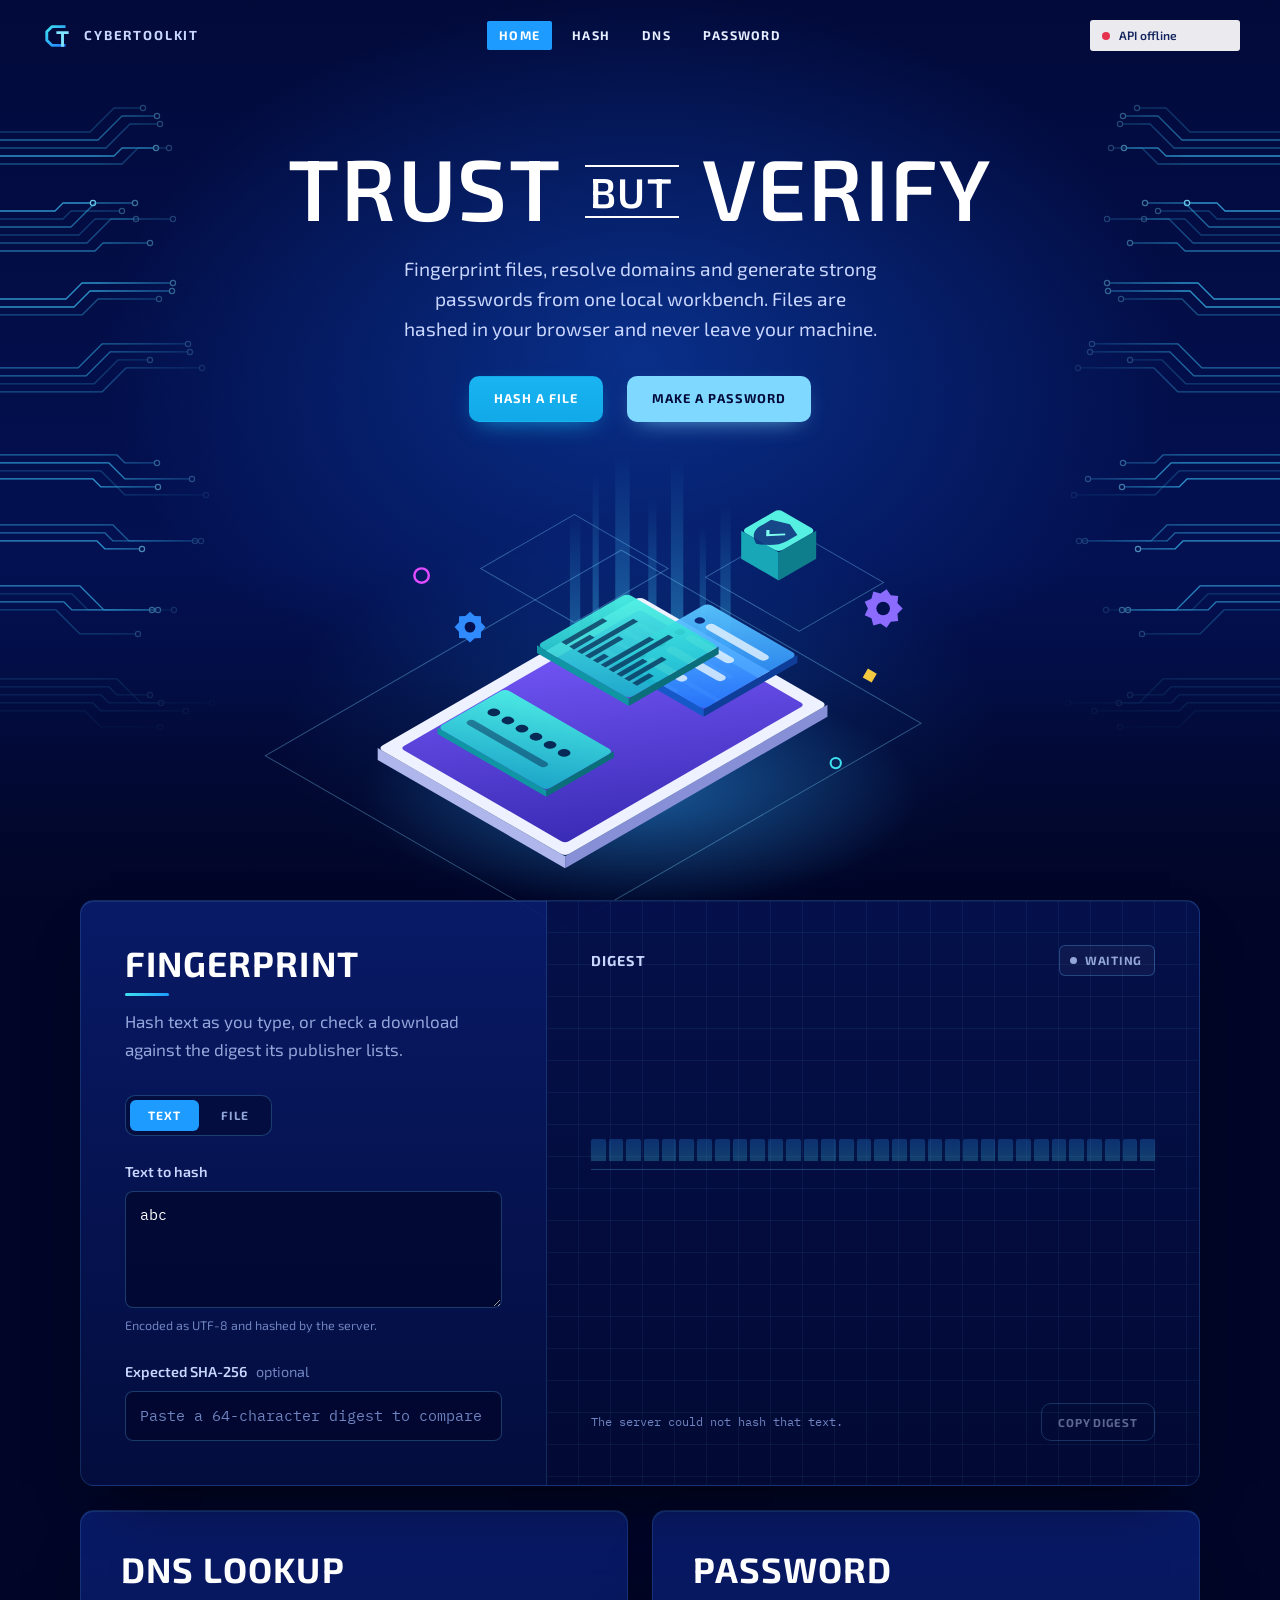
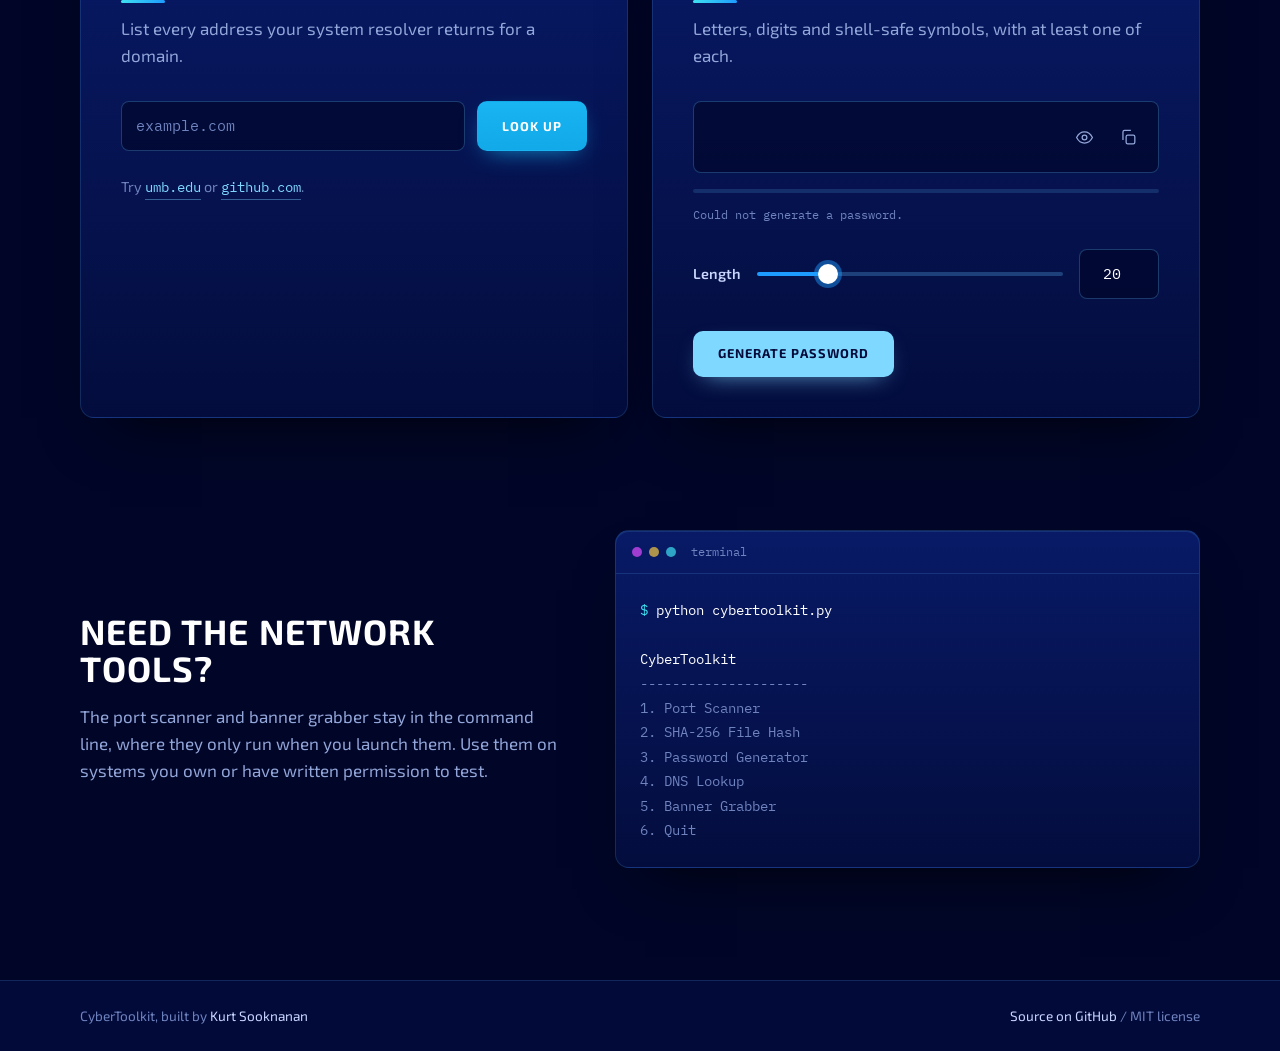
==== commit 74cd6831: "Restyle the dashboard with a navy circuit-board look - Deep navy and electric-blue palette with circ" ====
--- a/templates/index.html
+++ b/templates/index.html
@@ -4,25 +4,30 @@
 <meta charset="UTF-8">
 <meta name="viewport" content="width=device-width, initial-scale=1.0">
 <meta name="robots" content="noindex, nofollow">
-<meta name="theme-color" content="#050608">
+<meta name="theme-color" content="#020A3A">
 <meta name="description" content="CyberToolkit: a local security workbench for SHA-256 hashing, DNS lookups and password generation.">
-<title>CyberToolkit | Kurt Sooknanan</title>
+<title>CyberToolkit | Local security workbench</title>
 <link rel="icon" href="/static/favicon.svg" type="image/svg+xml">
-<link rel="preload" href="/static/fonts/archivo-wdth.woff2" as="font" type="font/woff2" crossorigin>
+<link rel="preload" href="/static/fonts/exo2-wght.woff2" as="font" type="font/woff2" crossorigin>
 <link rel="stylesheet" href="/static/style.css">
 <script src="/static/app.js" defer></script>
 </head>
 <body>
-<a href="#main" class="skip-link">Skip to tools</a>
+<a href="#hash" class="skip-link">Skip to tools</a>
 
 <header class="site-header" id="siteHeader">
   <div class="nav-wrap">
-    <a href="/" class="brand" aria-label="CyberToolkit home">
-      <span class="brand-mark" aria-hidden="true">CT</span>
+    <a href="#top" class="brand" aria-label="CyberToolkit home">
+      <svg class="brand-mark" viewBox="0 0 40 40" aria-hidden="true">
+        <path d="M30 9H14L8 15v10l6 6h16" fill="none" stroke="url(#bm)" stroke-width="3.4" stroke-linejoin="round"/>
+        <path d="M21 16h11M26.5 16v15" fill="none" stroke="#7FE4FF" stroke-width="3.4" stroke-linecap="square"/>
+        <defs><linearGradient id="bm" x1="0" y1="0" x2="1" y2="1"><stop offset="0" stop-color="#3FE0F0"/><stop offset="1" stop-color="#1E7BFF"/></linearGradient></defs>
+      </svg>
       <span class="brand-name">CyberToolkit</span>
     </a>
-    <nav aria-label="Tools">
+    <nav aria-label="Sections">
       <ul class="nav-links">
+        <li><a href="#top" class="active">Home</a></li>
         <li><a href="#hash">Hash</a></li>
         <li><a href="#dns">DNS</a></li>
         <li><a href="#password">Password</a></li>
@@ -33,24 +38,23 @@
 </header>
 
 <main id="main">
-  <div class="ambient" aria-hidden="true"></div>
-
-  <section class="hero wrap" aria-labelledby="heroTitle">
-    <p class="kicker">Local security workbench</p>
-    <h1 id="heroTitle"><span class="line">Cyber</span><span class="line">Toolkit</span></h1>
-    <div class="hero-foot">
-      <p class="lede">Fingerprint text and files, resolve a domain, and generate a strong password. Everything runs on your machine; files never leave the browser.</p>
-      <ul class="hero-facts" aria-label="Toolkit facts">
-        <li><b>SHA-256</b><span>Text on the API, files with Web Crypto</span></li>
-        <li><b>getaddrinfo</b><span>Every A and AAAA record</span></li>
-        <li><b>secrets</b><span>Cryptographic randomness, 8 to 256 characters</span></li>
-      </ul>
+  <section class="hero" id="top" aria-labelledby="heroTitle">
+    <div class="hero-copy">
+      <h1 id="heroTitle">Trust <span class="small-word">but</span> verify</h1>
+      <p class="lede">Fingerprint files, resolve domains and generate strong passwords from one local workbench. Files are hashed in your browser and never leave your machine.</p>
+      <div class="btn-row">
+        <a class="btn btn--primary" href="#hash">Hash a file</a>
+        <a class="btn btn--light" href="#password">Make a password</a>
+      </div>
+    </div>
+    <div class="hero-art-wrap">
+      <svg class="hero-art" viewBox="0 0 660 470" role="img" aria-labelledby="artTitle" xmlns="http://www.w3.org/2000/svg"><title id="artTitle">An isometric tablet with floating panels for hashing, DNS records and a password</title><defs><linearGradient id="beam" x1="0" y1="1" x2="0" y2="0"><stop offset="0" stop-color="#3FC8FF" stop-opacity=".55"/><stop offset="1" stop-color="#3FC8FF" stop-opacity="0"/></linearGradient><linearGradient id="screen" x1="0" y1="0" x2="1" y2="1"><stop offset="0" stop-color="#7B5CFF"/><stop offset="1" stop-color="#3A2BB5"/></linearGradient><linearGradient id="teal" x1="0" y1="0" x2="1" y2="1"><stop offset="0" stop-color="#4AF2E4" stop-opacity=".95"/><stop offset="1" stop-color="#14B8C8" stop-opacity=".85"/></linearGradient><linearGradient id="blue" x1="0" y1="0" x2="1" y2="1"><stop offset="0" stop-color="#5BC8FF" stop-opacity=".95"/><stop offset="1" stop-color="#1E7BFF" stop-opacity=".85"/></linearGradient><radialGradient id="pool" cx=".5" cy=".5" r=".5"><stop offset="0" stop-color="#2FA8FF" stop-opacity=".45"/><stop offset="1" stop-color="#2FA8FF" stop-opacity="0"/></radialGradient></defs><ellipse cx="330" cy="330" rx="270" ry="110" fill="url(#pool)"/><rect class="beam" x="262" y="60" width="10" height="190" fill="url(#beam)"/><rect class="beam" x="284" y="20" width="6" height="230" fill="url(#beam)"/><rect class="beam" x="306" y="0" width="14" height="250" fill="url(#beam)"/><rect class="beam" x="338" y="40" width="8" height="210" fill="url(#beam)"/><rect class="beam" x="360" y="5" width="12" height="245" fill="url(#beam)"/><rect class="beam" x="388" y="70" width="6" height="180" fill="url(#beam)"/><rect class="beam" x="408" y="50" width="10" height="200" fill="url(#beam)"/><g transform="matrix(18.187 10.500 -18.187 10.500 330 145.80)"><rect x="-3" y="-2" width="16" height="19" fill="none" stroke="#7FD8FF" stroke-opacity=".35" stroke-width="0.05"/></g><g transform="matrix(18.187 10.500 -18.187 10.500 330 53.40)"><rect x="-1.5" y="2" width="5.0" height="5" fill="none" stroke="#7FD8FF" stroke-opacity=".35" stroke-width="0.05"/></g><g transform="matrix(18.187 10.500 -18.187 10.500 330 19.80)"><rect x="6.5" y="-1.5" width="5.0" height="4.5" fill="none" stroke="#7FD8FF" stroke-opacity=".35" stroke-width="0.05"/></g><g><polygon points="75.4,285.4 257.3,390.4 257.3,402.0 75.4,297.0" fill="#AEB6EC"/><polygon points="511.9,243.4 257.3,390.4 257.3,402.0 511.9,255.0" fill="#8790D6"/><g transform="matrix(18.187 10.500 -18.187 10.500 330 138.45)"><rect x="0" y="0" width="10" height="14" rx="0.25" fill="#EEF1FF"/><rect x="0.6" y="0.6" width="8.8" height="12.8" rx="0.2" fill="url(#screen)"/><rect x="1.2" y="1.2" width="5" height="0.22" rx="0.11" fill="#B9A8FF" fill-opacity=".55"/><rect x="1.2" y="1.9" width="3.5" height="0.22" rx="0.11" fill="#B9A8FF" fill-opacity=".55"/><rect x="1.2" y="2.6" width="6" height="0.22" rx="0.11" fill="#B9A8FF" fill-opacity=".55"/><rect x="1.2" y="3.3" width="4.2" height="0.22" rx="0.11" fill="#B9A8FF" fill-opacity=".55"/><rect x="1.2" y="4.0" width="2.8" height="0.22" rx="0.11" fill="#B9A8FF" fill-opacity=".55"/></g></g><g class="float f2"><polygon points="304.5,197.2 391.8,247.6 391.8,255.0 304.5,204.6" fill="#1559C9"/><polygon points="482.8,195.1 391.8,247.6 391.8,255.0 482.8,202.5" fill="#0E3E99"/><g transform="matrix(18.187 10.500 -18.187 10.500 330 81.75)"><rect x="4.8" y="1.2" width="4.8" height="5.0" rx="0.25" fill="url(#blue)"/><rect x="5.8" y="2.00" width="3.2" height="0.42" rx="0.21" fill="#E8F6FF" fill-opacity=".8"/><circle cx="5.4" cy="2.21" r="0.2" fill="#0B2A7A"/><rect x="5.8" y="3.05" width="2.4" height="0.42" rx="0.21" fill="#E8F6FF" fill-opacity=".8"/><circle cx="5.4" cy="3.26" r="0.2" fill="#0B2A7A"/><rect x="5.8" y="4.10" width="3.0" height="0.42" rx="0.21" fill="#E8F6FF" fill-opacity=".8"/><circle cx="5.4" cy="4.31" r="0.2" fill="#0B2A7A"/><rect x="5.8" y="5.15" width="2.0" height="0.42" rx="0.21" fill="#E8F6FF" fill-opacity=".8"/><circle cx="5.4" cy="5.36" r="0.2" fill="#0B2A7A"/></g></g><g class="float f1"><polygon points="230.0,185.7 319.1,237.2 319.1,244.5 230.0,193.1" fill="#0F95A3"/><polygon points="406.4,186.8 319.1,237.2 319.1,244.5 406.4,194.1" fill="#0B6E7B"/><g transform="matrix(18.187 10.500 -18.187 10.500 330 109.05)"><rect x="0.9" y="1.6" width="4.8999999999999995" height="4.800000000000001" rx="0.25" fill="url(#teal)"/><rect x="1.40" y="3.40" width="0.26" height="2.20" fill="#062A55" fill-opacity=".75"/><rect x="1.82" y="4.50" width="0.26" height="1.10" fill="#062A55" fill-opacity=".75"/><rect x="2.24" y="2.60" width="0.26" height="3.00" fill="#062A55" fill-opacity=".75"/><rect x="2.66" y="3.80" width="0.26" height="1.80" fill="#062A55" fill-opacity=".75"/><rect x="3.08" y="5.00" width="0.26" height="0.60" fill="#062A55" fill-opacity=".75"/><rect x="3.50" y="3.00" width="0.26" height="2.60" fill="#062A55" fill-opacity=".75"/><rect x="3.92" y="2.40" width="0.26" height="3.20" fill="#062A55" fill-opacity=".75"/><rect x="4.34" y="4.20" width="0.26" height="1.40" fill="#062A55" fill-opacity=".75"/><rect x="4.76" y="3.60" width="0.26" height="2.00" fill="#062A55" fill-opacity=".75"/><rect x="5.18" y="4.70" width="0.26" height="0.90" fill="#062A55" fill-opacity=".75"/></g></g><g class="float f3"><polygon points="133.6,265.5 239.1,326.4 239.1,332.7 133.6,271.8" fill="#0F95A3"/><polygon points="304.5,288.6 239.1,326.4 239.1,332.7 304.5,294.9" fill="#0B6E7B"/><g transform="matrix(18.187 10.500 -18.187 10.500 330 118.50)"><rect x="1.6" y="8.8" width="5.800000000000001" height="3.5999999999999996" rx="0.25" fill="url(#teal)"/><circle cx="2.40" cy="10.2" r="0.24" fill="#062A55"/><circle cx="3.15" cy="10.2" r="0.24" fill="#062A55"/><circle cx="3.90" cy="10.2" r="0.24" fill="#062A55"/><circle cx="4.65" cy="10.2" r="0.24" fill="#062A55"/><circle cx="5.40" cy="10.2" r="0.24" fill="#062A55"/><circle cx="6.15" cy="10.2" r="0.24" fill="#062A55"/><rect x="2.1" y="11.1" width="4.2" height="0.36" rx="0.18" fill="#062A55" fill-opacity=".5"/></g></g><g class="float f2"><polygon points="428.2,74.4 464.6,95.4 464.6,122.7 428.2,101.7" fill="#18A7B6"/><polygon points="501.0,74.4 464.6,95.4 464.6,122.7 501.0,101.7" fill="#0F7E8C"/><g transform="matrix(18.187 10.500 -18.187 10.500 330 17.70)"><rect x="5.4" y="-2.0" width="2.0" height="2.0" rx="0.25" fill="#56F0E3"/><path d="M6.4 -1.6 L7.1 -1.3 V-0.75 C7.1 -0.3 6.8 0.0 6.4 0.2 C6.0 0.0 5.7 -0.3 5.7 -0.75 V-1.3 Z" fill="#0B2A7A" fill-opacity=".85"/><path d="M6.08 -0.75 L6.32 -0.5 L6.75 -1.0" stroke="#7FFFF1" stroke-width="0.12" fill="none"/></g></g><g class="float f3"><polygon points="180.0,168.0 175.8,172.5 175.6,178.6 169.5,178.8 165.0,183.0 160.5,178.8 154.4,178.6 154.2,172.5 150.0,168.0 154.2,163.5 154.4,157.4 160.5,157.2 165.0,153.0 169.5,157.2 175.6,157.4 175.8,163.5" fill="#2F8BFF"/><circle cx="165" cy="168" r="5.2" fill="#03104F"/></g><g class="float f1"><polygon points="585.0,150.0 579.9,155.1 580.6,162.2 573.4,162.8 569.3,168.7 563.4,164.6 556.5,166.5 554.6,159.5 548.1,156.5 551.2,150.0 548.1,143.5 554.6,140.5 556.5,133.5 563.4,135.4 569.3,131.3 573.4,137.2 580.6,137.8 579.9,144.9" fill="#8B6CFF"/><circle cx="566" cy="150" r="6.6" fill="#03104F"/></g><circle cx="118" cy="118" r="7" fill="none" stroke="#E04CFF" stroke-width="2.4"/><rect x="548" y="210" width="10" height="10" fill="#F5C842" transform="rotate(30 553 215)"/><circle cx="520" cy="300" r="5" fill="none" stroke="#3FE0F0" stroke-width="2"/></svg>
     </div>
   </section>
 
   <!-- Hash workbench -->
   <section class="tool wrap" id="hash" aria-labelledby="hashTitle">
-    <div class="frame bench">
+    <div class="card bench">
       <div class="bench-input">
         <div class="tool-head">
           <h2 id="hashTitle">Fingerprint</h2>
@@ -65,7 +69,7 @@
         <div class="pane" id="paneText" role="tabpanel" aria-labelledby="tabText">
           <label for="hashText">Text to hash</label>
           <textarea id="hashText" rows="4" spellcheck="false" autocomplete="off" placeholder="Paste or type anything">abc</textarea>
-          <p class="hint" id="hashTextHint">Encoded as UTF-8 and hashed by the server.</p>
+          <p class="hint">Encoded as UTF-8 and hashed by the server.</p>
         </div>
 
         <div class="pane" id="paneFile" role="tabpanel" aria-labelledby="tabFile" hidden>
@@ -78,19 +82,19 @@
         </div>
 
         <label for="expected">Expected SHA-256 <span class="opt">optional</span></label>
-        <input id="expected" type="text" inputmode="text" spellcheck="false" autocomplete="off" autocapitalize="none" placeholder="Paste a 64-character digest to compare">
+        <input id="expected" type="text" spellcheck="false" autocomplete="off" autocapitalize="none" placeholder="Paste a 64-character digest to compare">
       </div>
 
-      <div class="bench-output" aria-labelledby="readoutTitle">
+      <div class="bench-output">
         <div class="readout-head">
-          <h3 id="readoutTitle">Digest</h3>
+          <h3>Digest</h3>
           <span class="state state--muted" id="verdict">Waiting</span>
         </div>
         <div class="signature" id="signature" aria-hidden="true"></div>
         <output class="digest" id="digest" for="hashText hashFile" aria-live="polite"></output>
         <div class="readout-foot">
           <p class="meta" id="digestMeta">Type above to see the digest.</p>
-          <button type="button" class="btn btn--ghost btn--sm" id="copyDigest" disabled>Copy digest</button>
+          <button type="button" class="btn btn--outline btn--sm" id="copyDigest" disabled>Copy digest</button>
         </div>
       </div>
     </div>
@@ -98,7 +102,7 @@
 
   <div class="wrap pair">
     <!-- DNS -->
-    <section class="tool frame card" id="dns" aria-labelledby="dnsTitle">
+    <section class="tool card" id="dns" aria-labelledby="dnsTitle">
       <div class="tool-head">
         <h2 id="dnsTitle">DNS lookup</h2>
         <p>List every address your system resolver returns for a domain.</p>
@@ -114,7 +118,7 @@
     </section>
 
     <!-- Password -->
-    <section class="tool frame card" id="password" aria-labelledby="pwTitle">
+    <section class="tool card" id="password" aria-labelledby="pwTitle">
       <div class="tool-head">
         <h2 id="pwTitle">Password</h2>
         <p>Letters, digits and shell-safe symbols, with at least one of each.</p>
@@ -137,7 +141,7 @@
         <input type="range" id="pwLength" min="8" max="64" value="20">
         <input type="number" id="pwLengthNum" min="8" max="256" value="20" aria-label="Length in characters">
       </div>
-      <button type="button" class="btn btn--violet" id="pwGenerate">Generate password</button>
+      <button type="button" class="btn btn--light" id="pwGenerate">Generate password</button>
     </section>
   </div>
 
@@ -146,7 +150,7 @@
       <h2 id="cliTitle">Need the network tools?</h2>
       <p>The port scanner and banner grabber stay in the command line, where they only run when you launch them. Use them on systems you own or have written permission to test.</p>
     </div>
-    <div class="frame term-frame">
+    <div class="card term-frame">
       <div class="term-bar"><i></i><i></i><i></i><span>terminal</span></div>
       <pre class="term"><span class="p">$</span> <span class="o">python cybertoolkit.py</span>
 
@@ -163,12 +167,9 @@
 </main>
 
 <footer class="site-footer">
-  <div class="wrap">
-    <p class="footer-mark" aria-hidden="true">CyberToolkit</p>
-    <div class="footer-bottom">
-      <p>Built by <a href="https://kurt-sudo420.github.io/portfolio/">Kurt Sooknanan</a></p>
-      <p><a href="https://github.com/kurt-sudo420/CyberToolkit">Source on GitHub</a> / MIT license</p>
-    </div>
+  <div class="wrap footer-bottom">
+    <p>CyberToolkit, built by <a href="https://kurt-sudo420.github.io/portfolio/">Kurt Sooknanan</a></p>
+    <p><a href="https://github.com/kurt-sudo420/CyberToolkit">Source on GitHub</a> / MIT license</p>
   </div>
 </footer>
 <div class="toast" id="toast" role="status" aria-live="polite"></div>
--- a/static/style.css
+++ b/static/style.css
@@ -1,63 +1,60 @@
 /* =========================================================
    CYBERTOOLKIT WEB
-   Shares the design system of kurt-sudo420.github.io/portfolio:
-   obsidian surfaces lit by electric cyan and ultraviolet,
-   expanded Archivo display type, IBM Plex for everything else.
-   Fonts are self-hosted so the page works offline and the
-   content security policy can stay at 'self'.
+   Deep navy and electric blue, circuit traces at the edges,
+   a centered uppercase hero and an isometric illustration.
+   Fonts are self-hosted (SIL OFL) so the page makes no
+   third-party requests and the CSP can stay at 'self'.
    ========================================================= */
 
-@font-face { font-family: "Archivo"; src: url("fonts/archivo-wdth.woff2") format("woff2-variations"); font-weight: 100 900; font-stretch: 62% 125%; font-display: swap; }
-@font-face { font-family: "IBM Plex Sans"; src: url("fonts/plex-sans-400.woff2") format("woff2"); font-weight: 400; font-display: swap; }
-@font-face { font-family: "IBM Plex Sans"; src: url("fonts/plex-sans-500.woff2") format("woff2"); font-weight: 500; font-display: swap; }
-@font-face { font-family: "IBM Plex Sans"; src: url("fonts/plex-sans-600.woff2") format("woff2"); font-weight: 600; font-display: swap; }
+@font-face { font-family: "Exo 2"; src: url("fonts/exo2-wght.woff2") format("woff2-variations"); font-weight: 100 900; font-display: swap; }
 @font-face { font-family: "IBM Plex Mono"; src: url("fonts/plex-mono-400.woff2") format("woff2"); font-weight: 400; font-display: swap; }
 @font-face { font-family: "IBM Plex Mono"; src: url("fonts/plex-mono-500.woff2") format("woff2"); font-weight: 500; font-display: swap; }
 
 /* 1. Tokens ------------------------------------------------ */
 :root {
-  --void: #050608;
-  --obsidian: #0A0C11;
-  --charcoal: #11141C;
-  --panel: #151925;
-  --panel-2: #1B2030;
-  --line: rgba(170, 196, 235, 0.10);
-  --line-2: rgba(170, 196, 235, 0.18);
-  --line-3: rgba(170, 196, 235, 0.30);
-
-  --text: #ECF1F8;
-  --muted: #A3AEC0;
-  --faint: #808CA0;
-
-  --cyan: #3DE8F5;
-  --violet: #8B6CFF;
-  --ice: #CFE8FF;
-  --amber: #F2B45A;
-  --danger: #FF6B7A;
-
-  --font-display: "Archivo", "Arial Black", "Helvetica Neue", sans-serif;
-  --font-body: "IBM Plex Sans", -apple-system, "Segoe UI", Roboto, sans-serif;
+  --abyss: #010628;     /* page base */
+  --navy: #020A3A;      /* hero base */
+  --navy-2: #06155A;    /* raised surfaces */
+  --navy-3: #0B2178;
+  --line: rgba(95, 190, 255, 0.16);
+  --line-2: rgba(95, 190, 255, 0.28);
+  --line-3: rgba(95, 190, 255, 0.5);
+
+  --text: #FFFFFF;
+  --soft: #C9D6FF;
+  --muted: #93A6DA;
+  --faint: #6F83BF;
+
+  --electric: #1E9BFF;  /* active nav, primary actions */
+  --cyan: #12A9E8;
+  --sky: #7FD8FF;       /* light buttons */
+  --teal: #3FE0F0;
+  --violet: #7B5CFF;
+  --magenta: #E04CFF;
+  --amber: #F5C842;
+  --danger: #FF6B8A;
+
+  --font-ui: "Exo 2", "Segoe UI", Roboto, sans-serif;
   --font-mono: "IBM Plex Mono", ui-monospace, "SFMono-Regular", Consolas, monospace;
 
   --t-xs: 0.78rem;
   --t-sm: 0.9rem;
   --t-base: 1.0625rem;
-  --t-md: 1.25rem;
-  --t-xl: clamp(1.9rem, 1.4rem + 2vw, 2.9rem);
-  --t-mega: clamp(3.4rem, 0.4rem + 12.5vw, 12rem);
-
-  --s-1: 4px; --s-2: 8px; --s-3: 12px; --s-4: 16px; --s-5: 24px;
+  --t-md: 1.2rem;
+  --t-xl: clamp(1.6rem, 1.2rem + 1.4vw, 2.2rem);
+  --t-hero: clamp(2.5rem, 1rem + 5.6vw, 5.4rem);
+
+  --s-2: 8px; --s-3: 12px; --s-4: 16px; --s-5: 24px;
   --s-6: 32px; --s-7: 48px; --s-8: 72px; --s-9: 112px;
 
-  --r-sm: 6px;
-  --r-md: 14px;
-  --r-lg: 24px;
-
-  --wrap: 1320px;
-  --gutter: clamp(16px, 4vw, 48px);
-  --nav-h: 76px;
+  --r-btn: 10px;
+  --r-card: 14px;
+
+  --wrap: 1200px;
+  --gutter: clamp(16px, 4vw, 40px);
+  --nav-h: 72px;
   --ease: cubic-bezier(0.22, 1, 0.36, 1);
-  --dur: 260ms;
+  --dur: 220ms;
 }
 
 /* 2. Base -------------------------------------------------- */
@@ -67,17 +64,16 @@
   -webkit-text-size-adjust: 100%;
   scroll-behavior: smooth;
   scroll-padding-top: calc(var(--nav-h) + 16px);
-  background: var(--void);
+  background: var(--abyss);
   color-scheme: dark;
 }
 body {
-  font-family: var(--font-body);
+  font-family: var(--font-ui);
   font-size: var(--t-base);
-  line-height: 1.65;
+  line-height: 1.6;
   color: var(--text);
-  background: var(--void);
+  background: var(--abyss);
   -webkit-font-smoothing: antialiased;
-  -moz-osx-font-smoothing: grayscale;
   overflow-x: clip;
 }
 svg { display: block; }
@@ -85,73 +81,58 @@
 ul { list-style: none; }
 button, input, textarea { font: inherit; color: inherit; }
 button { cursor: pointer; background: none; border: 0; }
-::selection { background: rgba(61, 232, 245, 0.28); color: #fff; }
-:focus-visible { outline: 2px solid var(--cyan); outline-offset: 3px; border-radius: 4px; }
+::selection { background: rgba(30, 155, 255, 0.45); color: #fff; }
+:focus-visible { outline: 2px solid var(--teal); outline-offset: 3px; border-radius: 4px; }
 [hidden] { display: none !important; }
 
 .skip-link {
   position: absolute; left: 16px; top: -64px; z-index: 300;
-  background: var(--cyan); color: var(--void); font-weight: 600;
-  padding: 10px 16px; border-radius: var(--r-sm);
+  background: var(--sky); color: var(--navy); font-weight: 700;
+  padding: 10px 16px; border-radius: var(--r-btn);
   transition: top var(--dur) var(--ease);
 }
 .skip-link:focus { top: 14px; }
 .sr-only { position: absolute !important; width: 1px; height: 1px; overflow: hidden; clip: rect(0 0 0 0); white-space: nowrap; }
 
-h1, h2 {
-  font-family: var(--font-display);
-  font-stretch: 125%;
-  font-variation-settings: "wdth" 125;
-  font-weight: 800;
-  letter-spacing: -0.035em;
-  line-height: 0.92;
-}
-h2 { font-size: var(--t-xl); letter-spacing: -0.03em; }
-h3 { font-family: var(--font-display); font-stretch: 112%; font-variation-settings: "wdth" 112; font-weight: 700; font-size: var(--t-md); line-height: 1.2; }
+h1, h2, h3 { font-weight: 700; text-transform: uppercase; letter-spacing: 0.03em; line-height: 1.05; }
+h2 { font-size: var(--t-xl); }
+h3 { font-size: var(--t-sm); letter-spacing: 0.08em; color: var(--soft); }
 p { color: var(--muted); max-width: 62ch; }
-.lede { font-size: var(--t-md); line-height: 1.55; max-width: 46ch; }
-.kicker { font-family: var(--font-mono); font-size: var(--t-xs); color: var(--cyan); letter-spacing: 0.02em; }
 
 .wrap { width: 100%; max-width: var(--wrap); margin-inline: auto; padding-inline: var(--gutter); }
-main { position: relative; padding-top: var(--nav-h); }
-main > *:not(.ambient) { position: relative; z-index: 1; }
-
-.ambient { position: absolute; inset: 0 0 auto 0; height: 100vh; pointer-events: none; z-index: 0; overflow: hidden; }
-.ambient::before, .ambient::after { content: ""; position: absolute; border-radius: 50%; filter: blur(90px); opacity: 0.55; }
-.ambient::before { width: 46vw; height: 46vw; top: -18vw; right: -8vw; background: radial-gradient(circle, rgba(61, 232, 245, 0.32), transparent 65%); }
-.ambient::after { width: 40vw; height: 40vw; top: 8vw; left: -16vw; background: radial-gradient(circle, rgba(139, 108, 255, 0.30), transparent 65%); }
 
 /* 3. Buttons & states -------------------------------------- */
 .btn {
-  display: inline-flex; align-items: center; justify-content: center; gap: 10px;
-  min-height: 52px; padding: 0 26px; border-radius: 999px;
-  font-weight: 600; font-size: 0.97rem; white-space: nowrap;
+  display: inline-flex; align-items: center; justify-content: center;
+  min-height: 46px; padding: 0 24px; border-radius: var(--r-btn);
+  font-size: 0.8rem; font-weight: 700; letter-spacing: 0.08em; text-transform: uppercase; white-space: nowrap;
   border: 1px solid transparent;
-  transition: background var(--dur) var(--ease), border-color var(--dur) var(--ease), color var(--dur) var(--ease), box-shadow var(--dur) var(--ease), opacity var(--dur);
+  transition: background var(--dur) var(--ease), box-shadow var(--dur) var(--ease), border-color var(--dur), color var(--dur), opacity var(--dur);
 }
 .btn:disabled { opacity: 0.45; cursor: not-allowed; }
-.btn--primary { background: var(--cyan); color: var(--void); }
-.btn--primary:not(:disabled):hover { background: #7DF1F9; box-shadow: 0 10px 40px -8px rgba(61, 232, 245, 0.6); }
-.btn--violet { background: var(--violet); color: #fff; }
-.btn--violet:not(:disabled):hover { box-shadow: 0 10px 40px -8px rgba(139, 108, 255, 0.7); }
-.btn--ghost { border-color: var(--line-2); background: rgba(255, 255, 255, 0.02); }
-.btn--ghost:not(:disabled):hover { border-color: var(--cyan); color: var(--cyan); }
-.btn--sm { min-height: 42px; padding: 0 18px; font-size: 0.9rem; }
-
-.text-link { color: var(--cyan); border-bottom: 1px solid rgba(61, 232, 245, 0.35); transition: border-color var(--dur); }
-.text-link:hover { border-color: var(--cyan); }
+.btn--primary { background: linear-gradient(180deg, #19B4F2, var(--cyan)); color: #fff; box-shadow: 0 8px 24px -10px rgba(18, 169, 232, 0.9); }
+.btn--primary:not(:disabled):hover { background: linear-gradient(180deg, #3DC4F7, #19B4F2); box-shadow: 0 10px 32px -8px rgba(18, 169, 232, 1); }
+.btn--light { background: var(--sky); color: var(--navy); box-shadow: 0 8px 24px -12px rgba(127, 216, 255, 0.9); }
+.btn--light:not(:disabled):hover { background: #A6E5FF; }
+.btn--outline { border-color: var(--line-3); color: var(--soft); }
+.btn--outline:not(:disabled):hover { border-color: var(--sky); color: var(--sky); }
+.btn--sm { min-height: 38px; padding: 0 16px; font-size: 0.72rem; }
+.btn-row { display: flex; flex-wrap: wrap; justify-content: center; gap: var(--s-5); }
+
+.text-link { color: var(--sky); border-bottom: 1px solid rgba(127, 216, 255, 0.4); transition: border-color var(--dur); }
+.text-link:hover { border-color: var(--sky); }
 
 .state {
   display: inline-flex; align-items: center; gap: 8px;
-  font-size: 0.8rem; font-weight: 600; white-space: nowrap;
-  padding: 5px 12px 5px 10px; border-radius: 999px;
-  color: var(--cyan); background: rgba(61, 232, 245, 0.08); border: 1px solid rgba(61, 232, 245, 0.25);
+  font-size: 0.75rem; font-weight: 700; letter-spacing: 0.06em; text-transform: uppercase; white-space: nowrap;
+  padding: 5px 12px 5px 10px; border-radius: 6px;
+  color: var(--teal); background: rgba(63, 224, 240, 0.1); border: 1px solid rgba(63, 224, 240, 0.35);
 }
 .state::before { content: ""; width: 7px; height: 7px; border-radius: 50%; background: currentColor; box-shadow: 0 0 10px currentColor; }
-.state--muted { color: var(--muted); background: rgba(255, 255, 255, 0.03); border-color: var(--line-2); }
+.state--muted { color: var(--muted); background: rgba(255, 255, 255, 0.04); border-color: var(--line-2); }
 .state--muted::before { box-shadow: none; }
-.state--danger { color: var(--danger); background: rgba(255, 107, 122, 0.08); border-color: rgba(255, 107, 122, 0.3); }
-.state--amber { color: var(--amber); background: rgba(242, 180, 90, 0.08); border-color: rgba(242, 180, 90, 0.28); }
+.state--danger { color: var(--danger); background: rgba(255, 107, 138, 0.1); border-color: rgba(255, 107, 138, 0.4); }
+.state--amber { color: var(--amber); background: rgba(245, 200, 66, 0.1); border-color: rgba(245, 200, 66, 0.35); }
 
 /* 4. Header ------------------------------------------------ */
 .site-header {
@@ -160,145 +141,179 @@
   transition: background var(--dur) var(--ease), border-color var(--dur) var(--ease);
 }
 .site-header.is-scrolled {
-  background: rgba(5, 6, 8, 0.78);
-  -webkit-backdrop-filter: blur(16px) saturate(150%);
-  backdrop-filter: blur(16px) saturate(150%);
+  background: rgba(2, 10, 58, 0.85);
+  -webkit-backdrop-filter: blur(14px);
+  backdrop-filter: blur(14px);
   border-bottom-color: var(--line);
 }
-.nav-wrap { height: 100%; display: flex; align-items: center; justify-content: space-between; gap: var(--s-5); max-width: 1520px; margin-inline: auto; padding-inline: var(--gutter); }
-.brand { display: inline-flex; align-items: center; gap: 12px; }
-.brand-mark {
-  width: 34px; height: 34px; border-radius: 9px; display: inline-grid; place-items: center;
-  font-family: var(--font-mono); font-size: 0.74rem; font-weight: 500; color: var(--cyan);
-  background: linear-gradient(145deg, rgba(61, 232, 245, 0.18), rgba(139, 108, 255, 0.14));
-  box-shadow: inset 0 0 0 1px rgba(61, 232, 245, 0.45);
-}
-.brand-name { font-family: var(--font-display); font-stretch: 112%; font-variation-settings: "wdth" 112; font-weight: 700; font-size: 1.02rem; }
-.nav-links { display: flex; gap: 2px; padding: 5px; border-radius: 999px; border: 1px solid var(--line); background: rgba(10, 12, 17, 0.55); }
-.nav-links a { display: block; font-size: 0.9rem; font-weight: 500; color: var(--muted); padding: 8px 16px; border-radius: 999px; transition: color var(--dur) var(--ease), background var(--dur) var(--ease); }
-.nav-links a:hover { color: var(--text); background: rgba(255, 255, 255, 0.05); }
-.nav-links a.active { color: var(--void); background: var(--text); }
-
-.nav-status { display: inline-flex; align-items: center; gap: 10px; font-size: 0.85rem; font-weight: 500; color: var(--muted); max-width: none; }
-.pulse-dot { position: relative; width: 8px; height: 8px; border-radius: 50%; background: var(--faint); flex-shrink: 0; }
-.nav-status.is-online .pulse-dot { background: var(--cyan); box-shadow: 0 0 12px var(--cyan); }
-.nav-status.is-online .pulse-dot::after { content: ""; position: absolute; inset: -5px; border-radius: 50%; border: 1px solid var(--cyan); animation: ring 2.4s var(--ease) infinite; }
-.nav-status.is-offline .pulse-dot { background: var(--danger); box-shadow: 0 0 12px var(--danger); }
+.nav-wrap { height: 100%; display: grid; grid-template-columns: 1fr auto 1fr; align-items: center; gap: var(--s-5); max-width: 1360px; margin-inline: auto; padding-inline: var(--gutter); }
+.brand { display: inline-flex; align-items: center; gap: 10px; justify-self: start; }
+.brand-mark { width: 34px; height: 34px; }
+.brand-name { font-weight: 700; font-size: 0.82rem; letter-spacing: 0.14em; text-transform: uppercase; color: var(--soft); }
+.nav-links { display: flex; gap: var(--s-2); }
+.nav-links a {
+  display: block; padding: 5px 12px; border-radius: 2px;
+  font-size: 0.78rem; font-weight: 700; letter-spacing: 0.1em; text-transform: uppercase; color: #E6EEFF;
+  transition: background var(--dur), color var(--dur);
+}
+.nav-links a:hover { background: rgba(30, 155, 255, 0.18); }
+.nav-links a.active { background: var(--electric); color: #fff; }
+
+/* Sits where a search field would: a slim light-bordered box. */
+.nav-status {
+  justify-self: end; display: inline-flex; align-items: center; gap: 9px;
+  min-width: 150px; padding: 6px 12px; border-radius: 3px;
+  background: rgba(255, 255, 255, 0.92); color: #14245E;
+  font-size: 0.75rem; font-weight: 600; max-width: none;
+}
+.pulse-dot { position: relative; width: 8px; height: 8px; border-radius: 50%; background: #9AA6C8; flex-shrink: 0; }
+.nav-status.is-online .pulse-dot { background: #12C98A; box-shadow: 0 0 8px #12C98A; }
+.nav-status.is-online .pulse-dot::after { content: ""; position: absolute; inset: -4px; border-radius: 50%; border: 1px solid #12C98A; animation: ring 2.4s var(--ease) infinite; }
+.nav-status.is-offline .pulse-dot { background: #E5334F; }
 @keyframes ring { from { transform: scale(0.4); opacity: 1; } to { transform: scale(1.6); opacity: 0; } }
 
 /* 5. Hero -------------------------------------------------- */
-.hero { padding-block: clamp(48px, 9vw, 120px) var(--s-8); }
-.hero .kicker { margin-bottom: var(--s-5); }
-.hero h1 { font-size: var(--t-mega); line-height: 0.84; letter-spacing: -0.055em; }
-.hero h1 .line { display: block; }
-.hero h1 .line + .line {
-  padding-left: 0.62em;
-  color: transparent;
-  -webkit-text-stroke: 1.5px rgba(207, 232, 255, 0.55);
-  background: linear-gradient(100deg, var(--cyan), var(--violet) 70%);
-  -webkit-background-clip: text; background-clip: text;
-}
-.hero-foot { display: grid; grid-template-columns: minmax(0, 5fr) minmax(0, 6fr); gap: var(--s-7); align-items: end; margin-top: var(--s-7); }
-.hero-facts { display: grid; grid-template-columns: repeat(3, minmax(0, 1fr)); border-top: 1px solid var(--line-2); }
-.hero-facts li { padding: var(--s-4) var(--s-4) 0 0; }
-.hero-facts li + li { padding-left: var(--s-4); border-left: 1px solid var(--line); }
-.hero-facts b { display: block; font-family: var(--font-mono); font-weight: 500; font-size: var(--t-sm); color: var(--text); }
-.hero-facts span { display: block; font-size: var(--t-sm); color: var(--faint); line-height: 1.45; margin-top: 4px; }
-
-/* 6. Frames & tool shells ---------------------------------- */
-.frame {
-  position: relative; border-radius: var(--r-lg); isolation: isolate;
-  background: radial-gradient(120% 90% at 70% 0%, rgba(61, 232, 245, 0.07), transparent 55%), radial-gradient(100% 80% at 0% 100%, rgba(139, 108, 255, 0.09), transparent 60%), var(--obsidian);
+.hero {
+  position: relative; overflow: hidden; isolation: isolate;
+  padding: calc(var(--nav-h) + clamp(40px, 6vw, 72px)) var(--gutter) 0;
+  text-align: center;
+  background:
+    linear-gradient(180deg, transparent 72%, var(--abyss) 100%),
+    radial-gradient(60% 55% at 50% 38%, rgba(14, 74, 190, 0.55), transparent 70%),
+    radial-gradient(40% 32% at 50% 78%, rgba(30, 155, 255, 0.22), transparent 70%),
+    linear-gradient(180deg, var(--navy) 0%, #031152 60%, var(--abyss) 100%);
+}
+/* Circuit traces: one artwork, mirrored for the right edge. */
+.hero::before, .hero::after {
+  content: ""; position: absolute; top: calc(var(--nav-h) + 20px); bottom: 18%; width: min(240px, 22vw); z-index: -1;
+  background: url("circuit.svg") left top / 240px auto repeat-y;
+  -webkit-mask-image: linear-gradient(90deg, #000 40%, transparent), linear-gradient(180deg, #000 70%, transparent);
+  -webkit-mask-composite: source-in;
+  mask-image: linear-gradient(90deg, #000 40%, transparent), linear-gradient(180deg, #000 70%, transparent);
+  mask-composite: intersect;
+  opacity: 0.9;
+}
+.hero::before { left: 0; }
+.hero::after { right: 0; transform: scaleX(-1); }
+
+.hero-copy { max-width: 780px; margin-inline: auto; }
+.hero h1 { font-size: var(--t-hero); font-weight: 600; letter-spacing: 0.02em; line-height: 1; }
+.small-word {
+  display: inline-block; vertical-align: 0.32em;
+  font-size: 0.48em; font-weight: 600; line-height: 1.1;
+  padding: 0.04em 0.12em; margin: 0 0.1em;
+  border-top: 2px solid #fff; border-bottom: 2px solid #fff;
+}
+.hero .lede { margin: var(--s-5) auto var(--s-6); font-size: var(--t-md); line-height: 1.55; color: var(--soft); max-width: 54ch; text-wrap: balance; }
+.hero-art-wrap { max-width: 680px; margin: var(--s-6) auto 0; }
+.hero-art { width: 100%; height: auto; overflow: visible; }
+
+/* The one ambient motion: the panels drift slowly, out of phase. */
+.hero-art .float { animation: drift 7s ease-in-out infinite; }
+.hero-art .f2 { animation-delay: -2.4s; }
+.hero-art .f3 { animation-delay: -4.6s; }
+@keyframes drift { 50% { transform: translateY(-7px); } }
+
+html:not(.no-js) .hero-copy > * { animation: rise 900ms var(--ease) both; }
+html:not(.no-js) .hero-copy > :nth-child(2) { animation-delay: 90ms; }
+html:not(.no-js) .hero-copy > :nth-child(3) { animation-delay: 180ms; }
+@keyframes rise { from { opacity: 0; transform: translateY(14px); } }
+
+/* 6. Cards & form controls --------------------------------- */
+.card {
+  position: relative; border-radius: var(--r-card);
+  background: linear-gradient(180deg, rgba(9, 28, 108, 0.92), rgba(3, 13, 62, 0.95));
   border: 1px solid var(--line);
-}
-.frame::after { content: ""; position: absolute; inset: 0; border-radius: inherit; pointer-events: none; box-shadow: inset 0 1px 0 rgba(255, 255, 255, 0.06); }
-
+  box-shadow: inset 0 1px 0 rgba(127, 216, 255, 0.12), 0 30px 60px -30px rgba(0, 0, 0, 0.8);
+}
 .tool { scroll-margin-top: calc(var(--nav-h) + 16px); }
+#hash { margin-top: clamp(-40px, -3vw, -16px); position: relative; z-index: 2; }
 .tool-head { margin-bottom: var(--s-6); }
 .tool-head h2 { margin-bottom: var(--s-3); }
-
-label { display: block; font-size: var(--t-sm); font-weight: 600; color: var(--text); margin: var(--s-5) 0 var(--s-2); }
+.tool-head h2::after { content: ""; display: block; width: 44px; height: 3px; margin-top: var(--s-3); border-radius: 2px; background: linear-gradient(90deg, var(--teal), var(--electric)); }
+
+label { display: block; font-size: var(--t-sm); font-weight: 600; color: var(--soft); margin: var(--s-5) 0 var(--s-2); }
 .opt { font-weight: 400; color: var(--faint); margin-left: 6px; }
 .hint { font-size: var(--t-xs); color: var(--faint); margin-top: var(--s-2); }
 
 input[type="text"], input[type="number"], textarea {
   display: block; width: 100%;
-  background: rgba(5, 6, 8, 0.6);
-  border: 1px solid var(--line-2); border-radius: var(--r-md);
-  padding: 13px 16px; min-height: 52px;
-  font-family: var(--font-mono); font-size: 0.95rem; color: var(--text);
-  transition: border-color var(--dur) var(--ease), box-shadow var(--dur) var(--ease);
-}
-textarea { resize: vertical; min-height: 116px; line-height: 1.55; }
+  background: rgba(1, 6, 40, 0.65);
+  border: 1px solid var(--line-2); border-radius: 8px;
+  padding: 12px 14px; min-height: 48px;
+  font-family: var(--font-mono); font-size: 0.92rem; color: #fff;
+  transition: border-color var(--dur), box-shadow var(--dur);
+}
+textarea { resize: vertical; min-height: 110px; line-height: 1.55; }
 input::placeholder, textarea::placeholder { color: var(--faint); opacity: 1; }
 input[type="text"]:hover, input[type="number"]:hover, textarea:hover { border-color: var(--line-3); }
-input[type="text"]:focus, input[type="number"]:focus, textarea:focus { outline: none; border-color: var(--cyan); box-shadow: 0 0 0 4px rgba(61, 232, 245, 0.12); }
+input[type="text"]:focus, input[type="number"]:focus, textarea:focus { outline: none; border-color: var(--electric); box-shadow: 0 0 0 4px rgba(30, 155, 255, 0.2); }
 input[aria-invalid="true"] { border-color: var(--danger); }
 
 /* 7. Hash workbench ---------------------------------------- */
 .bench { display: grid; grid-template-columns: minmax(0, 5fr) minmax(0, 7fr); overflow: hidden; }
-.bench-input { padding: clamp(24px, 4vw, 48px); border-right: 1px solid var(--line); }
+.bench-input { padding: clamp(24px, 4vw, 44px); border-right: 1px solid var(--line); }
 .bench-output {
-  padding: clamp(24px, 4vw, 48px);
+  padding: clamp(24px, 4vw, 44px);
   display: flex; flex-direction: column; gap: var(--s-5);
-  background-image: linear-gradient(var(--line) 1px, transparent 1px), linear-gradient(90deg, var(--line) 1px, transparent 1px);
-  background-size: 40px 40px; background-position: -1px -1px;
-}
-
-.segmented { display: inline-flex; padding: 4px; border-radius: 999px; border: 1px solid var(--line-2); background: rgba(5, 6, 8, 0.5); }
-.segmented button { padding: 8px 20px; border-radius: 999px; font-size: var(--t-sm); font-weight: 500; color: var(--muted); transition: color var(--dur), background var(--dur); }
-.segmented button[aria-selected="true"] { background: var(--text); color: var(--void); }
-.segmented button:not([aria-selected="true"]):hover { color: var(--text); }
+  background:
+    linear-gradient(rgba(95, 190, 255, 0.07) 1px, transparent 1px) -1px -1px / 32px 32px,
+    linear-gradient(90deg, rgba(95, 190, 255, 0.07) 1px, transparent 1px) -1px -1px / 32px 32px,
+    rgba(1, 6, 40, 0.45);
+}
+
+.segmented { display: inline-flex; gap: 4px; padding: 4px; border-radius: var(--r-btn); border: 1px solid var(--line-2); background: rgba(1, 6, 40, 0.5); }
+.segmented button { padding: 6px 18px; border-radius: 6px; font-size: 0.75rem; font-weight: 700; letter-spacing: 0.08em; text-transform: uppercase; color: var(--muted); transition: color var(--dur), background var(--dur); }
+.segmented button[aria-selected="true"] { background: var(--electric); color: #fff; }
+.segmented button:not([aria-selected="true"]):hover { color: #fff; }
 
 .drop {
   display: grid; justify-items: center; gap: var(--s-2); text-align: center;
   padding: var(--s-7) var(--s-5); margin-top: var(--s-5);
-  border: 1px dashed var(--line-3); border-radius: var(--r-md);
-  background: rgba(5, 6, 8, 0.4); cursor: pointer;
+  border: 1px dashed var(--line-3); border-radius: var(--r-card);
+  background: rgba(1, 6, 40, 0.45); cursor: pointer;
   transition: border-color var(--dur), background var(--dur);
 }
-.drop svg { width: 28px; height: 28px; color: var(--cyan); }
-.drop:hover, .drop.is-over { border-color: var(--cyan); background: rgba(61, 232, 245, 0.05); }
-.drop:focus-within { outline: 2px solid var(--cyan); outline-offset: 3px; }
-.drop-title { font-weight: 600; color: var(--text); overflow-wrap: anywhere; }
+.drop svg { width: 28px; height: 28px; color: var(--teal); }
+.drop:hover, .drop.is-over { border-color: var(--teal); background: rgba(63, 224, 240, 0.06); }
+.drop:focus-within { outline: 2px solid var(--teal); outline-offset: 3px; }
+.drop-title { font-weight: 600; color: #fff; overflow-wrap: anywhere; }
 .drop .hint { margin: 0; }
 
 .readout-head { display: flex; align-items: center; justify-content: space-between; gap: var(--s-4); }
 
-/* The byte signature: 32 bars, one per digest byte. Height is the byte
-   value; hue runs from cyan (low) to violet (high). It is the one visual
-   flourish on the page, so it gets the only orchestrated motion. */
+/* Byte signature: 32 bars, one per digest byte. Height is the byte
+   value; colour runs from teal (low) to violet (high). */
 .signature {
-  --h: 0.2;
   display: grid; grid-template-columns: repeat(32, minmax(0, 1fr)); gap: 3px;
-  align-items: end; height: clamp(120px, 16vw, 190px);
+  align-items: end; height: clamp(110px, 14vw, 170px);
   padding-bottom: var(--s-2); border-bottom: 1px solid var(--line-2);
 }
 .signature i {
-  display: block; height: calc(8% + var(--h) * 92%); border-radius: 3px 3px 1px 1px;
-  background: linear-gradient(to top, color-mix(in oklab, var(--cyan) calc((1 - var(--h)) * 100%), var(--violet)), color-mix(in oklab, var(--cyan) calc((1 - var(--h)) * 70%), var(--violet)));
-  opacity: calc(0.45 + var(--h) * 0.55);
+  display: block; height: calc(8% + var(--h) * 92%); border-radius: 2px 2px 0 0;
+  background: linear-gradient(to top, color-mix(in oklab, var(--teal) calc((1 - var(--h)) * 100%), var(--violet)), color-mix(in oklab, var(--electric) calc((1 - var(--h)) * 100%), var(--violet)));
+  box-shadow: 0 0 12px -4px rgba(63, 224, 240, 0.6);
+  opacity: calc(0.5 + var(--h) * 0.5);
   transition: height 700ms var(--ease), opacity 700ms var(--ease);
   transition-delay: calc(var(--n) * 14ms);
 }
 .signature.is-idle i { --h: 0.06 !important; opacity: 0.25; }
 
 .digest {
-  display: block; font-family: var(--font-mono); font-size: clamp(0.95rem, 0.7rem + 0.9vw, 1.45rem);
-  line-height: 1.5; letter-spacing: 0.04em; color: var(--text);
-  min-height: 3em;
   display: grid; grid-template-columns: repeat(4, max-content); gap: 0 0.6em; justify-content: start;
+  font-family: var(--font-mono); font-size: clamp(0.95rem, 0.7rem + 0.85vw, 1.4rem);
+  line-height: 1.5; letter-spacing: 0.04em; min-height: 3em;
 }
 .digest .grp { white-space: nowrap; }
-.digest .grp:nth-child(odd) { color: var(--ice); }
-.digest .grp:nth-child(even) { color: var(--muted); }
+.digest .grp:nth-child(odd) { color: #fff; }
+.digest .grp:nth-child(even) { color: var(--sky); }
 .digest .diff { color: var(--danger); text-decoration: underline; text-underline-offset: 4px; }
 .readout-foot { display: flex; align-items: center; justify-content: space-between; gap: var(--s-4); flex-wrap: wrap; margin-top: auto; }
 .meta { font-family: var(--font-mono); font-size: var(--t-xs); color: var(--faint); max-width: none; }
 
 /* 8. DNS + password pair ----------------------------------- */
 .pair { display: grid; grid-template-columns: repeat(2, minmax(0, 1fr)); gap: var(--s-5); margin-top: var(--s-5); }
-.card { padding: clamp(24px, 4vw, 44px); display: flex; flex-direction: column; }
+.pair .card { padding: clamp(24px, 4vw, 40px); display: flex; flex-direction: column; }
 
 .inline-form { display: flex; gap: var(--s-3); }
 .inline-form input { flex: 1; min-width: 0; }
@@ -310,42 +325,42 @@
 .rec-head { display: flex; align-items: baseline; justify-content: space-between; gap: var(--s-3); margin-bottom: var(--s-3); }
 .rec-head b { font-family: var(--font-mono); font-weight: 500; overflow-wrap: anywhere; }
 .rec-group + .rec-group { margin-top: var(--s-4); }
-.rec-group h3 { font-family: var(--font-body); font-stretch: 100%; font-variation-settings: normal; font-size: var(--t-xs); font-weight: 500; color: var(--faint); margin-bottom: var(--s-2); }
+.rec-group h3 { font-size: 0.72rem; color: var(--faint); margin-bottom: var(--s-2); }
 .rec-list li {
   display: flex; align-items: center; justify-content: space-between; gap: var(--s-3);
-  padding: 10px 6px 10px 14px; border-top: 1px solid var(--line);
-  font-family: var(--font-mono); font-size: 0.9rem; color: var(--text);
+  padding: 8px 6px 8px 14px; border-top: 1px solid var(--line);
+  font-family: var(--font-mono); font-size: 0.9rem;
 }
 .rec-list li:last-child { border-bottom: 1px solid var(--line); }
 .rec-list li span { overflow-wrap: anywhere; min-width: 0; }
 
 .pw-box {
   display: flex; align-items: center; gap: var(--s-3);
-  padding: 14px 10px 14px 18px; min-height: 76px;
-  border: 1px solid var(--line-2); border-radius: var(--r-md); background: rgba(5, 6, 8, 0.6);
-}
-.pw { flex: 1; min-width: 0; font-family: var(--font-mono); font-size: clamp(1rem, 0.8rem + 0.6vw, 1.3rem); line-height: 1.45; color: var(--text); overflow-wrap: anywhere; }
+  padding: 12px 10px 12px 16px; min-height: 72px;
+  border: 1px solid var(--line-2); border-radius: 8px; background: rgba(1, 6, 40, 0.65);
+}
+.pw { flex: 1; min-width: 0; font-family: var(--font-mono); font-size: clamp(1rem, 0.8rem + 0.6vw, 1.25rem); line-height: 1.45; overflow-wrap: anywhere; }
 .pw.is-masked { letter-spacing: 0.12em; color: var(--muted); }
 .pw-actions { display: flex; gap: 4px; flex-shrink: 0; }
-.icon-btn { width: 42px; height: 42px; border-radius: 50%; display: grid; place-items: center; color: var(--muted); transition: color var(--dur), background var(--dur); }
+.icon-btn { width: 40px; height: 40px; border-radius: 8px; display: grid; place-items: center; color: var(--muted); transition: color var(--dur), background var(--dur); }
 .icon-btn svg { width: 19px; height: 19px; }
-.icon-btn:hover { color: var(--cyan); background: rgba(61, 232, 245, 0.08); }
+.icon-btn:hover { color: var(--sky); background: rgba(127, 216, 255, 0.1); }
 .icon-btn[aria-pressed="false"] { color: var(--faint); }
 
-.strength { height: 3px; border-radius: 3px; background: var(--line); margin: var(--s-4) 0 var(--s-3); overflow: hidden; }
-.strength i { display: block; height: 100%; width: 0; border-radius: inherit; background: linear-gradient(90deg, var(--cyan), var(--violet)); transition: width 500ms var(--ease); }
-
-.slider-row { display: grid; grid-template-columns: auto 1fr 84px; align-items: center; gap: var(--s-4); margin: var(--s-5) 0 var(--s-6); }
+.strength { height: 4px; border-radius: 4px; background: var(--line); margin: var(--s-4) 0 var(--s-3); overflow: hidden; }
+.strength i { display: block; height: 100%; width: 0; border-radius: inherit; background: linear-gradient(90deg, var(--teal), var(--electric), var(--violet)); transition: width 500ms var(--ease); }
+
+.slider-row { display: grid; grid-template-columns: auto 1fr 80px; align-items: center; gap: var(--s-4); margin: var(--s-5) 0 var(--s-6); }
 .slider-row label { margin: 0; }
 .slider-row input[type="number"] { text-align: center; padding-inline: 8px; }
-.card > .btn { margin-top: auto; align-self: flex-start; }
+.pair .card > .btn { margin-top: auto; align-self: flex-start; }
 
 input[type="range"] { -webkit-appearance: none; appearance: none; width: 100%; height: 28px; background: transparent; cursor: pointer; }
-input[type="range"]::-webkit-slider-runnable-track { height: 3px; border-radius: 3px; background: linear-gradient(90deg, var(--violet) var(--fill, 20%), var(--line-2) var(--fill, 20%)); }
-input[type="range"]::-moz-range-track { height: 3px; border-radius: 3px; background: var(--line-2); }
-input[type="range"]::-moz-range-progress { height: 3px; border-radius: 3px; background: var(--violet); }
-input[type="range"]::-webkit-slider-thumb { -webkit-appearance: none; width: 20px; height: 20px; margin-top: -8.5px; border-radius: 50%; background: var(--text); box-shadow: 0 0 0 4px rgba(139, 108, 255, 0.35); }
-input[type="range"]::-moz-range-thumb { width: 20px; height: 20px; border: 0; border-radius: 50%; background: var(--text); box-shadow: 0 0 0 4px rgba(139, 108, 255, 0.35); }
+input[type="range"]::-webkit-slider-runnable-track { height: 4px; border-radius: 4px; background: linear-gradient(90deg, var(--electric) var(--fill, 20%), var(--line-2) var(--fill, 20%)); }
+input[type="range"]::-moz-range-track { height: 4px; border-radius: 4px; background: var(--line-2); }
+input[type="range"]::-moz-range-progress { height: 4px; border-radius: 4px; background: var(--electric); }
+input[type="range"]::-webkit-slider-thumb { -webkit-appearance: none; width: 20px; height: 20px; margin-top: -8px; border-radius: 50%; background: #fff; box-shadow: 0 0 0 4px rgba(30, 155, 255, 0.45); }
+input[type="range"]::-moz-range-thumb { width: 20px; height: 20px; border: 0; border-radius: 50%; background: #fff; box-shadow: 0 0 0 4px rgba(30, 155, 255, 0.45); }
 
 /* 9. CLI note ---------------------------------------------- */
 .cli { display: grid; grid-template-columns: minmax(0, 5fr) minmax(0, 6fr); gap: var(--s-7); align-items: center; padding-block: var(--s-9); }
@@ -353,66 +368,60 @@
 .term-frame { overflow: hidden; }
 .term-bar { display: flex; align-items: center; gap: 7px; padding: 12px 16px; border-bottom: 1px solid var(--line); }
 .term-bar i { width: 10px; height: 10px; border-radius: 50%; background: var(--line-2); }
+.term-bar i:first-child { background: var(--magenta); opacity: 0.7; }
+.term-bar i:nth-child(2) { background: var(--amber); opacity: 0.7; }
+.term-bar i:nth-child(3) { background: var(--teal); opacity: 0.7; }
 .term-bar span { margin-left: 8px; font-family: var(--font-mono); font-size: 0.72rem; color: var(--faint); }
-.term { font-family: var(--font-mono); font-size: 0.85rem; line-height: 1.85; color: var(--muted); padding: var(--s-5); overflow-x: auto; }
-.term .p { color: var(--cyan); }
-.term .o { color: var(--text); }
+.term { font-family: var(--font-mono); font-size: 0.85rem; line-height: 1.8; color: var(--muted); padding: var(--s-5); overflow-x: auto; }
+.term .p { color: var(--teal); }
+.term .o { color: #fff; }
 .term .c { color: var(--faint); }
 
 /* 10. Footer & toast --------------------------------------- */
-.site-footer { border-top: 1px solid var(--line); overflow: hidden; }
-.footer-mark {
-  font-family: var(--font-display); font-stretch: 125%; font-variation-settings: "wdth" 125; font-weight: 800;
-  font-size: min(10.4vw, 150px); line-height: 0.8; letter-spacing: -0.06em;
-  color: transparent; -webkit-text-stroke: 1px rgba(170, 196, 235, 0.16);
-  margin: var(--s-8) 0 var(--s-6); white-space: nowrap; user-select: none; text-align: center; max-width: none;
-}
-.footer-bottom { display: flex; justify-content: space-between; flex-wrap: wrap; gap: var(--s-3); padding-block: var(--s-5); border-top: 1px solid var(--line); font-family: var(--font-mono); font-size: 0.78rem; color: var(--faint); }
+.site-footer { border-top: 1px solid var(--line); background: var(--navy); }
+.footer-bottom { display: flex; justify-content: space-between; flex-wrap: wrap; gap: var(--s-3); padding-block: var(--s-5); font-size: 0.85rem; color: var(--faint); }
 .footer-bottom p { color: inherit; max-width: none; }
-.footer-bottom a { color: var(--muted); transition: color var(--dur); }
-.footer-bottom a:hover { color: var(--cyan); }
+.footer-bottom a { color: var(--soft); transition: color var(--dur); }
+.footer-bottom a:hover { color: var(--sky); }
 
 .toast {
   position: fixed; left: 50%; bottom: 24px; z-index: 400;
   transform: translate(-50%, 16px); opacity: 0; pointer-events: none;
-  padding: 10px 18px; border-radius: 999px;
-  background: var(--panel-2); border: 1px solid var(--line-2); color: var(--text);
-  font-size: var(--t-sm); font-weight: 500;
-  box-shadow: 0 16px 40px -12px rgba(0, 0, 0, 0.7);
+  padding: 10px 18px; border-radius: var(--r-btn);
+  background: var(--navy-3); border: 1px solid var(--line-3); color: #fff;
+  font-size: var(--t-sm); font-weight: 600;
+  box-shadow: 0 16px 40px -12px rgba(0, 0, 0, 0.8);
   transition: opacity var(--dur) var(--ease), transform var(--dur) var(--ease);
 }
 .toast.is-visible { opacity: 1; transform: translate(-50%, 0); }
 
-/* 11. Load moment (JS only) -------------------------------- */
-html:not(.no-js) .hero h1 .line { animation: rise 1000ms var(--ease) both; }
-html:not(.no-js) .hero h1 .line + .line { animation-delay: 120ms; }
-@keyframes rise { from { opacity: 0; transform: translateY(0.25em); } }
-
-/* 12. Reduced motion --------------------------------------- */
+/* 11. Reduced motion --------------------------------------- */
 @media (prefers-reduced-motion: reduce) {
   html { scroll-behavior: auto; }
   *, *::before, *::after { animation-duration: 0.001ms !important; animation-iteration-count: 1 !important; transition-duration: 0.001ms !important; transition-delay: 0ms !important; }
 }
 
-/* 13. Responsive ------------------------------------------- */
+/* 12. Responsive ------------------------------------------- */
 @media (max-width: 1020px) {
-  .hero-foot, .cli { grid-template-columns: minmax(0, 1fr); gap: var(--s-6); }
+  .cli { grid-template-columns: minmax(0, 1fr); gap: var(--s-6); }
   .bench { grid-template-columns: minmax(0, 1fr); }
   .bench-input { border-right: 0; border-bottom: 1px solid var(--line); }
   .pair { grid-template-columns: minmax(0, 1fr); }
+  .brand-name { display: none; }
 }
 @media (max-width: 720px) {
-  :root { --nav-h: 64px; }
+  :root { --nav-h: 60px; }
+  .nav-wrap { grid-template-columns: auto 1fr auto; gap: var(--s-3); }
+  .nav-links { justify-content: center; gap: 2px; }
+  .nav-links a { padding: 5px 8px; font-size: 0.7rem; letter-spacing: 0.06em; }
+  .nav-status { min-width: 0; padding: 7px; border-radius: 50%; }
   .nav-status-text { display: none; }
-  .brand-name { display: none; }
-  .nav-links a { padding: 7px 12px; font-size: 0.85rem; }
-  .hero-facts { grid-template-columns: minmax(0, 1fr); }
-  .hero-facts li, .hero-facts li + li { padding: var(--s-3) 0; border-left: 0; }
-  .hero-facts li + li { border-top: 1px solid var(--line); }
+  .hero::before, .hero::after { width: 34px; opacity: 0.4; }
+  .btn-row { gap: var(--s-3); }
   .inline-form { flex-direction: column; }
   .signature { gap: 2px; }
   .digest { grid-template-columns: repeat(2, max-content); font-size: 1rem; }
   .slider-row { grid-template-columns: 1fr 76px; }
   .slider-row label { grid-column: 1 / -1; }
-  .card > .btn, .inline-form .btn { align-self: stretch; }
-}
+  .pair .card > .btn, .inline-form .btn { align-self: stretch; }
+}
